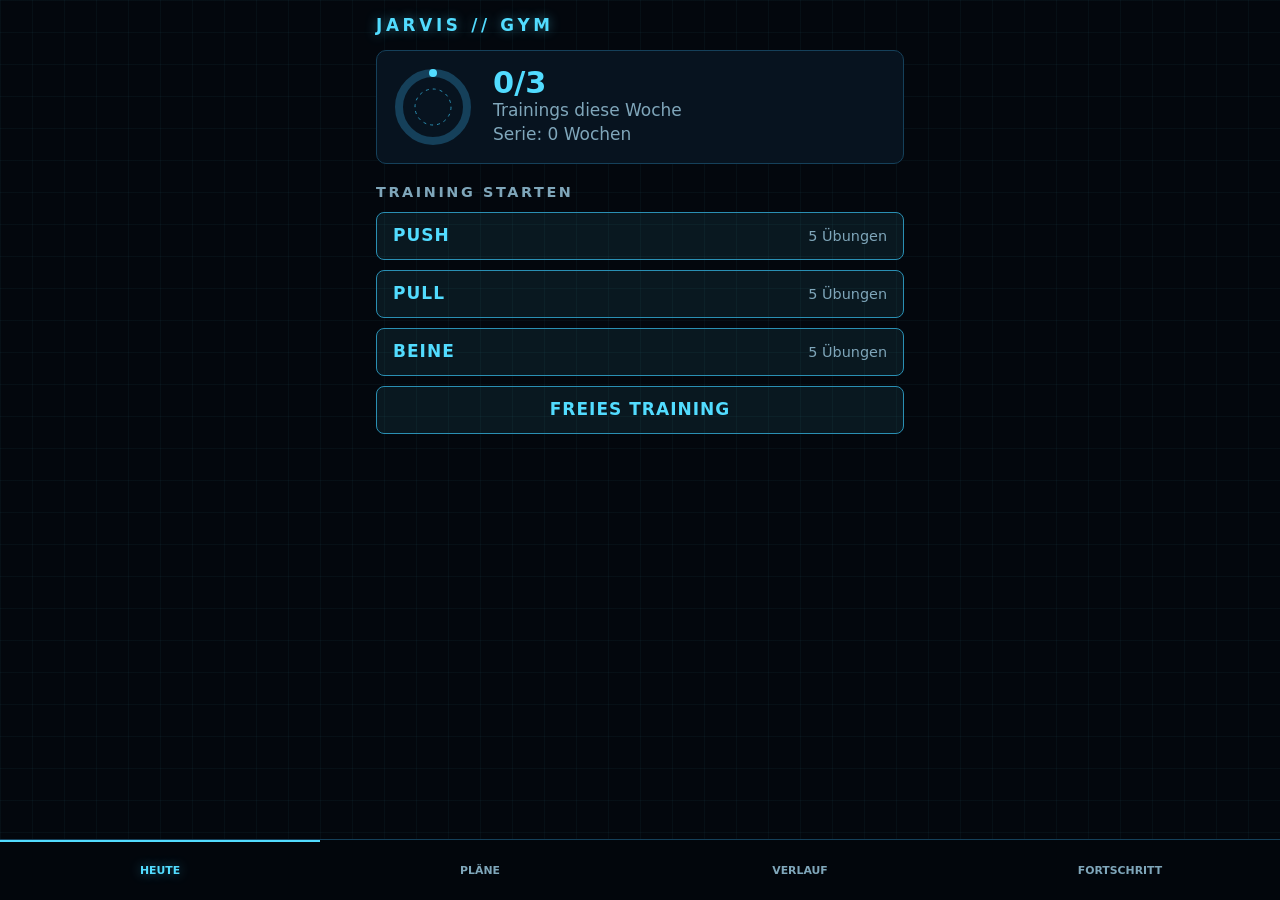
==== gym/index.html @ 7704aa46 "Add Jarvis Gym: free offline mobile PWA workout tracker Standalone web app in gym/ (no server, no AP" ====
<!doctype html>
<html lang="de">
<head>
<meta charset="utf-8">
<meta name="viewport" content="width=device-width,initial-scale=1,viewport-fit=cover">
<meta name="theme-color" content="#03070d">
<meta name="apple-mobile-web-app-capable" content="yes">
<meta name="mobile-web-app-capable" content="yes">
<meta name="apple-mobile-web-app-status-bar-style" content="black-translucent">
<meta name="apple-mobile-web-app-title" content="Jarvis Gym">
<link rel="manifest" href="manifest.webmanifest">
<link rel="icon" href="icon.svg" type="image/svg+xml">
<link rel="apple-touch-icon" href="apple-touch-icon.png">
<title>Jarvis Gym</title>
<style>
:root{--void:#03070d;--panel:#07131f;--line:#15405a;--cyan:#52dcff;--cyan-dim:#2a8fb3;--ice:#d9f6ff;--mute:#7fa6ba;--gold:#f2b544;--red:#e5402f;--green:#4ef0a4;--glow:0 0 .7rem rgba(82,220,255,.45);--mono:ui-monospace,"Cascadia Mono",Consolas,Menlo,monospace}
*{box-sizing:border-box;-webkit-tap-highlight-color:transparent}
[hidden]{display:none!important}
html{background:var(--void)}
body{margin:0;min-height:100dvh;color:var(--ice);font:17px/1.4 "Rajdhani","Segoe UI",system-ui,sans-serif;background-color:var(--void);background-image:linear-gradient(rgba(82,220,255,.04) 1px,transparent 1px),linear-gradient(90deg,rgba(82,220,255,.04) 1px,transparent 1px);background-size:32px 32px;padding:env(safe-area-inset-top) 0 calc(76px + env(safe-area-inset-bottom))}
header{max-width:560px;margin:0 auto;padding:14px 16px 0;display:flex;align-items:center;justify-content:space-between}
header h1{margin:0;font-size:1.05rem;letter-spacing:.22em;color:var(--cyan);text-shadow:var(--glow);font-weight:700}
#live{font-family:var(--mono);font-size:.8rem;color:var(--green);letter-spacing:.1em}
#live::before{content:"";display:inline-block;width:8px;height:8px;border-radius:50%;background:var(--green);margin-right:6px;box-shadow:0 0 8px var(--green)}
main{max-width:560px;margin:0 auto;padding:12px 16px}
h2{margin:18px 0 10px;font-size:.9rem;letter-spacing:.18em;text-transform:uppercase;color:var(--mute);font-weight:700}
h2:first-child{margin-top:4px}
.card{background:var(--panel);border:1px solid var(--line);border-radius:10px;padding:12px;margin:0 0 12px}
.row{display:flex;gap:8px;align-items:center}
.row>*{flex:1}
.mute{color:var(--mute)}
.mono{font-family:var(--mono)}
.big{font-size:1.9rem;font-weight:700;color:var(--cyan);line-height:1.1}
.hero{display:flex;gap:16px;align-items:center}
.hero svg{flex:none}
.bar{display:flex;justify-content:space-between;align-items:center;gap:12px}
.btn{min-height:48px;padding:0 16px;border-radius:8px;border:1px solid var(--cyan-dim);background:rgba(82,220,255,.08);color:var(--cyan);font:inherit;font-weight:700;letter-spacing:.06em;text-transform:uppercase;width:100%;margin:0 0 10px;cursor:pointer}
.btn:active{background:rgba(82,220,255,.22)}
.btn.primary{background:var(--cyan);color:var(--void);border-color:var(--cyan)}
.btn.danger{border-color:var(--red);color:var(--red);background:rgba(229,64,47,.08)}
.btn.small{min-height:40px;padding:0 12px;font-size:.85rem;margin:0}
.btn.mic.on{background:var(--red);border-color:var(--red);color:#fff}
.plan-btn{display:flex;justify-content:space-between;align-items:center;text-align:left}
.plan-btn small{color:var(--mute);font-weight:500;letter-spacing:0;text-transform:none;font-size:.9rem}
input,select,textarea{width:100%;min-height:48px;background:#02060b;border:1px solid var(--line);border-radius:8px;color:var(--ice);font:inherit;font-size:18px;padding:8px 10px;margin:0 0 8px}
textarea{resize:vertical}
input:focus,select:focus,textarea:focus,.btn:focus-visible,nav button:focus-visible{outline:2px solid var(--cyan);outline-offset:1px}
label{display:block;font-size:.85rem;color:var(--mute);margin:6px 0 2px;letter-spacing:.05em}
.check{display:flex;align-items:center;gap:10px;margin:8px 0}
.check input{width:24px;min-height:24px;margin:0}
.ex h3{margin:0;font-size:1.15rem;color:var(--ice)}
.ex .head{display:flex;justify-content:space-between;align-items:flex-start;gap:8px}
.hint{font-size:.9rem;color:var(--mute);margin:2px 0}
.hint b{color:var(--gold);font-weight:600}
.sets{list-style:none;margin:8px 0;padding:0}
.sets li{display:flex;justify-content:space-between;align-items:center;gap:8px;padding:6px 0;border-top:1px solid rgba(21,64,90,.6);font-family:var(--mono)}
.badge{font-size:.7rem;background:var(--gold);color:#000;border-radius:4px;padding:1px 6px;margin-left:8px;font-family:inherit;font-weight:700}
.step{display:grid;grid-template-columns:56px 1fr 56px;gap:8px;align-items:start}
.step .btn{margin:0;padding:0;font-size:1.3rem}
.step input{text-align:center;margin:0}
.fields{display:grid;grid-template-columns:1fr;gap:6px;margin:8px 0}
.fields.two{grid-template-columns:1fr 1fr;gap:10px}
#restBox{display:flex;align-items:center;gap:8px;background:rgba(242,181,68,.1);border:1px solid var(--gold);border-radius:8px;padding:6px 10px;margin:0 0 12px}
#restBox.done{border-color:var(--green);background:rgba(78,240,164,.1)}
#restBox .t{font-family:var(--mono);font-size:1.5rem;color:var(--gold);flex:1}
#restBox.done .t{color:var(--green)}
.heard{font-size:.9rem;color:var(--mute);min-height:1.3em;margin:-4px 0 10px}
.stats{display:grid;grid-template-columns:1fr 1fr;gap:10px;margin-bottom:12px}
.stats .card{margin:0;text-align:center}
.stats .big{font-size:1.5rem}
.chart{width:100%;height:auto;display:block}
.chart text{fill:var(--mute);font-size:9px;font-family:var(--mono)}
.empty{color:var(--mute);text-align:center;padding:20px 0}
nav{position:fixed;left:0;right:0;bottom:0;display:grid;grid-template-columns:repeat(4,1fr);background:rgba(3,7,13,.96);border-top:1px solid var(--line);padding-bottom:env(safe-area-inset-bottom)}
nav button{min-height:60px;background:none;border:0;color:var(--mute);font:inherit;font-weight:700;letter-spacing:0;text-transform:uppercase;font-size:.68rem;padding:0 2px;border-top:2px solid transparent}
nav button[aria-current=page]{color:var(--cyan);border-top-color:var(--cyan);text-shadow:var(--glow)}
#toast{position:fixed;left:16px;right:16px;bottom:calc(84px + env(safe-area-inset-bottom));max-width:528px;margin:0 auto;background:var(--panel);border:1px solid var(--cyan);color:var(--ice);padding:12px 14px;border-radius:8px;box-shadow:var(--glow);text-align:center;z-index:10}
@media (prefers-reduced-motion:no-preference){#toast{animation:in .15s ease-out}@keyframes in{from{opacity:0;transform:translateY(8px)}}}
</style>
</head>
<body>
<header><h1>JARVIS // GYM</h1><span id="live" hidden>LIVE</span></header>
<main id="main"></main>
<div id="toast" role="status" aria-live="polite" hidden></div>
<nav aria-label="Navigation">
  <button data-tab="heute">Heute</button>
  <button data-tab="plaene">Pläne</button>
  <button data-tab="verlauf">Verlauf</button>
  <button data-tab="fortschritt">Fortschritt</button>
</nav>
<script>
'use strict';
const LS = 'jarvisGym.v1';
const clone = o => JSON.parse(JSON.stringify(o));
const uid = () => Math.random().toString(36).slice(2, 9);
const clamp = (v, a, b) => Math.min(b, Math.max(a, v));
const num = (v, d = 0) => Number.isFinite(+v) ? +v : d;
const str = (v, d = '') => typeof v === 'string' ? v.slice(0, 80) : d;
const norm = s => s.trim().toLowerCase();

const DEFAULT = {
  plans: [
    { id: 'p1', name: 'Push', exercises: ['Bankdrücken', 'Schulterdrücken', 'Schrägbankdrücken', 'Seitheben', 'Trizepsdrücken'] },
    { id: 'p2', name: 'Pull', exercises: ['Klimmzüge', 'Rudern', 'Latziehen', 'Face Pulls', 'Bizeps-Curls'] },
    { id: 'p3', name: 'Beine', exercises: ['Kniebeugen', 'Beinpresse', 'Rumänisches Kreuzheben', 'Beinbeuger', 'Wadenheben'] }
  ],
  workouts: [],
  active: null,
  settings: { rest: 90, goal: 3, repTarget: 8, step: 2.5, speak: false }
};

function cleanSets(a) {
  return (Array.isArray(a) ? a : []).map(s => ({
    ex: str(s && s.ex), kg: Math.max(0, num(s && s.kg)), reps: Math.round(num(s && s.reps)),
    t: num(s && s.t), pr: s && s.pr ? true : undefined
  })).filter(s => s.ex && s.reps >= 1);
}
function cleanNames(a) { return (Array.isArray(a) ? a : []).map(x => str(x).trim()).filter(Boolean); }

function sanitize(o) {
  o = o && typeof o === 'object' ? o : {};
  const st = clone(DEFAULT);
  if (Array.isArray(o.plans)) {
    st.plans = o.plans.map(p => ({ id: str(p && p.id) || uid(), name: str(p && p.name, 'Plan'), exercises: cleanNames(p && p.exercises) }));
  }
  st.workouts = (Array.isArray(o.workouts) ? o.workouts : []).map(w => ({
    id: str(w && w.id) || uid(), start: num(w && w.start), end: num(w && w.end),
    plan: str(w && w.plan, 'Training'), sets: cleanSets(w && w.sets)
  })).filter(w => w.sets.length && w.start);
  const a = o.active;
  if (a && typeof a === 'object' && num(a.start)) {
    st.active = {
      id: str(a.id) || uid(), start: num(a.start), plan: str(a.plan, 'Training'),
      exercises: cleanNames(a.exercises), sets: cleanSets(a.sets), draft: {}, restEnd: num(a.restEnd) || null
    };
  }
  const s = o.settings || {};
  st.settings = {
    rest: clamp(num(s.rest, 90), 10, 600), goal: clamp(Math.round(num(s.goal, 3)), 1, 14),
    repTarget: clamp(Math.round(num(s.repTarget, 8)), 1, 30), step: clamp(num(s.step, 2.5), 0.25, 25), speak: !!s.speak
  };
  return st;
}

let S;
try { S = sanitize(JSON.parse(localStorage.getItem(LS))); } catch { S = sanitize(null); }
function save() {
  try { localStorage.setItem(LS, JSON.stringify(S)); } catch { toast('Speichern fehlgeschlagen – Speicher voll oder gesperrt'); }
}

/* ---------- DOM helpers ---------- */
function h(tag, props, ...kids) {
  const e = document.createElement(tag);
  for (const k in props || {}) {
    const v = props[k];
    if (v == null || v === false) continue;
    if (k === 'class') e.className = v;
    else if (k.startsWith('on')) e.addEventListener(k.slice(2), v);
    else if (k === 'value') e.value = v;
    else e.setAttribute(k, v === true ? '' : v);
  }
  for (const c of kids.flat()) {
    if (c == null || c === false) continue;
    e.append(c.nodeType ? c : document.createTextNode(c));
  }
  return e;
}
function sv(tag, attrs, ...kids) {
  const e = document.createElementNS('http://www.w3.org/2000/svg', tag);
  for (const k in attrs || {}) e.setAttribute(k, attrs[k]);
  for (const c of kids) if (c != null) e.append(c.nodeType ? c : document.createTextNode(c));
  return e;
}
let toastT;
function toast(msg) {
  const t = document.getElementById('toast');
  t.textContent = msg; t.hidden = false;
  clearTimeout(toastT); toastT = setTimeout(() => { t.hidden = true; }, 2800);
}

/* ---------- formatting & stats ---------- */
const fmtKg = n => String(Math.round(n * 100) / 100).replace('.', ',');
const parseNum = v => parseFloat(String(v).replace(',', '.'));
function fmtDur(ms) {
  const s = Math.max(0, Math.floor(ms / 1000)), hh = Math.floor(s / 3600), mm = Math.floor(s % 3600 / 60), ss = s % 60;
  return hh ? `${hh}:${String(mm).padStart(2, '0')}:${String(ss).padStart(2, '0')}` : `${mm}:${String(ss).padStart(2, '0')}`;
}
const fmtDate = ts => new Date(ts).toLocaleDateString('de-DE', { weekday: 'short', day: '2-digit', month: '2-digit' });
const fmtShort = ts => new Date(ts).toLocaleDateString('de-DE', { day: '2-digit', month: '2-digit' });
const e1rm = (kg, reps) => kg * (1 + reps / 30);
const volume = sets => sets.reduce((a, s) => a + s.kg * s.reps, 0);

function weekStart(ts) {
  const d = new Date(ts);
  d.setHours(0, 0, 0, 0);
  d.setDate(d.getDate() - (d.getDay() + 6) % 7);
  return d.getTime();
}
function weekCount() {
  const w = weekStart(Date.now());
  return S.workouts.filter(x => weekStart(x.start) === w).length;
}
function streak() {
  const counts = new Map();
  S.workouts.forEach(w => { const k = weekStart(w.start); counts.set(k, (counts.get(k) || 0) + 1); });
  const d = new Date(weekStart(Date.now()));
  let n = 0;
  if ((counts.get(d.getTime()) || 0) < S.settings.goal) d.setDate(d.getDate() - 7);
  while ((counts.get(d.getTime()) || 0) >= S.settings.goal) { n++; d.setDate(d.getDate() - 7); }
  return n;
}
function allSets(ex) {
  const k = norm(ex);
  const saved = S.workouts.flatMap(w => w.sets);
  const cur = S.active ? S.active.sets : [];
  return saved.concat(cur).filter(s => norm(s.ex) === k);
}
function lastSets(ex) {
  const k = norm(ex);
  for (const w of S.workouts) {
    const m = w.sets.filter(s => norm(s.ex) === k);
    if (m.length) return m;
  }
  return [];
}
function suggest(ex) {
  const l = lastSets(ex);
  if (!l.length) return null;
  const top = Math.max(...l.map(s => s.kg));
  const atTop = l.filter(s => s.kg === top);
  const { repTarget, step } = S.settings;
  const best = Math.max(...atTop.map(s => s.reps));
  if (top > 0 && atTop.every(s => s.reps >= repTarget)) return { kg: Math.round((top + step) * 100) / 100, reps: repTarget };
  return { kg: top, reps: best + 1 };
}

/* ---------- audio, vibration, wake lock, speech ---------- */
let ac = null;
function unlockAudio() {
  try { ac = ac || new (window.AudioContext || window.webkitAudioContext)(); if (ac.state === 'suspended') ac.resume(); } catch {}
}
document.addEventListener('pointerdown', unlockAudio, { passive: true });
function beep() {
  try {
    if (!ac) return;
    const o = ac.createOscillator(), g = ac.createGain();
    o.frequency.value = 880; g.gain.value = 0.2;
    o.connect(g); g.connect(ac.destination);
    o.start(); o.stop(ac.currentTime + 0.25);
  } catch {}
}
const vibrate = p => { try { navigator.vibrate && navigator.vibrate(p); } catch {} };
function say(text) {
  try {
    if (!S.settings.speak || !window.speechSynthesis) return;
    const u = new SpeechSynthesisUtterance(text); u.lang = 'de-DE';
    speechSynthesis.speak(u);
  } catch {}
}
let wl = null;
async function wake() {
  try {
    if ('wakeLock' in navigator && S.active && !wl) {
      wl = await navigator.wakeLock.request('screen');
      wl.addEventListener('release', () => { wl = null; });
    }
  } catch {}
}
function releaseWake() { try { wl && wl.release(); } catch {} wl = null; }
document.addEventListener('visibilitychange', () => { if (document.visibilityState === 'visible') { wake(); tick(); } });

/* ---------- workout logic ---------- */
let tab = 'heute', focusEx = 0, chartEx = null, chartMetric = 'kg', lastHeard = '';

function startWorkout(plan, exercises) {
  S.active = { id: uid(), start: Date.now(), plan, exercises: [...exercises], sets: [], draft: {}, restEnd: null };
  save(); startTicker(); wake(); render();
}
function addSet(ex, kg, reps, viaVoice) {
  const a = S.active;
  if (!a) return;
  if (!(kg >= 0) || !(reps >= 1) || reps > 100 || kg > 1000) return toast('Bitte Gewicht und Wiederholungen prüfen');
  reps = Math.round(reps);
  const prev = Math.max(0, ...allSets(ex).map(s => s.kg));
  const pr = prev > 0 && kg > prev;
  a.sets.push({ ex, kg, reps, t: Date.now(), pr: pr || undefined });
  a.restEnd = Date.now() + S.settings.rest * 1000;
  save(); render(); vibrate(30);
  toast(pr ? `Neuer Rekord: ${fmtKg(kg)} kg!` : `${ex}: ${fmtKg(kg)} kg × ${reps} gespeichert`);
  if (viaVoice) say(pr ? 'Neuer Rekord!' : 'Gespeichert');
}
function removeSet(set) {
  S.active.sets = S.active.sets.filter(s => s !== set);
  save(); render();
}
function finishWorkout() {
  const a = S.active;
  if (!a.sets.length) {
    if (!confirm('Keine Sätze erfasst. Training verwerfen?')) return;
    S.active = null; save(); stopTicker(); releaseWake(); render(); return;
  }
  if (!confirm('Training beenden und speichern?')) return;
  S.workouts.unshift({ id: a.id, start: a.start, end: Date.now(), plan: a.plan, sets: a.sets });
  S.active = null; save(); stopTicker(); releaseWake(); tab = 'heute'; render();
  toast(`Gespeichert: ${a.sets.length} ${a.sets.length === 1 ? 'Satz' : 'Sätze'}, ${Math.round(volume(a.sets))} kg Volumen`);
}

/* ---------- timers ---------- */
let tickId = null, beeped = 0;
function startTicker() { if (!tickId) { tick(); tickId = setInterval(tick, 500); } }
function stopTicker() { clearInterval(tickId); tickId = null; }
function tick() {
  const a = S.active;
  if (!a) { stopTicker(); return; }
  const now = Date.now();
  const el = document.getElementById('elapsed');
  if (el) el.textContent = fmtDur(now - a.start);
  const box = document.getElementById('restBox');
  if (box) {
    const left = a.restEnd ? a.restEnd - now : 0;
    box.hidden = !(a.restEnd && (left > 0 || now - a.restEnd < 4000));
    box.classList.toggle('done', left <= 0);
    const t = document.getElementById('restTime');
    if (t) t.textContent = left > 0 ? fmtDur(Math.ceil(left / 1000) * 1000) : 'GO!';
  }
  if (a.restEnd && now >= a.restEnd && now - a.restEnd < 3000 && beeped !== a.restEnd) {
    beeped = a.restEnd; beep(); vibrate([200, 100, 200]);
  }
}

/* ---------- voice ---------- */
const SR = window.SpeechRecognition || window.webkitSpeechRecognition;
let rec = null;
function listen() {
  if (!SR) return toast('Spracheingabe nicht unterstützt – nutze das Mikrofon deiner Tastatur');
  if (rec) { rec.stop(); return; }
  rec = new SR(); rec.lang = 'de-DE'; rec.interimResults = false; rec.maxAlternatives = 1;
  rec.onresult = e => { lastHeard = e.results[0][0].transcript; handleVoice(lastHeard); };
  rec.onerror = e => toast('Sprache: ' + (e.error || 'Fehler'));
  rec.onend = () => {
    rec = null;
    const m = document.getElementById('mic');
    if (m) { m.classList.remove('on'); m.setAttribute('aria-pressed', 'false'); }
  };
  const m = document.getElementById('mic');
  if (m) { m.classList.add('on'); m.setAttribute('aria-pressed', 'true'); }
  try { rec.start(); } catch { rec = null; }
}
function handleVoice(text) {
  const a = S.active;
  if (!a) return;
  const t = text.toLowerCase().replace(/(\d)\s*komma\s*(\d)/g, '$1.$2').replace(/(\d),(\d)/g, '$1.$2');
  const nums = t.match(/\d+(?:\.\d+)?/g) || [];
  if (nums.length < 2) return toast(`Nicht verstanden: „${text}“`);
  const kg = parseFloat(nums[0]), reps = parseInt(nums[1], 10);
  const ex = a.exercises.find(n => t.includes(n.toLowerCase()))
    || a.exercises.find(n => n.toLowerCase().split(/\s+/).some(w => w.length > 3 && t.includes(w)))
    || a.exercises[focusEx];
  if (!ex) return toast('Welche Übung? Sag z. B. „Bankdrücken 80 mal 8“');
  addSet(ex, kg, reps, true);
}

/* ---------- charts ---------- */
function lineChart(points, unit) {
  const W = 320, H = 170, L = 38, R = 10, T = 12, B = 24;
  const svg = sv('svg', { class: 'chart', viewBox: `0 0 ${W} ${H}`, role: 'img', 'aria-label': `Verlauf: ${points.map(p => p.label + ' ' + fmtKg(p.value) + ' ' + unit).join(', ')}` });
  let lo = Math.min(...points.map(p => p.value)), hi = Math.max(...points.map(p => p.value));
  if (lo === hi) { lo -= 1; hi += 1; }
  const pad = (hi - lo) * 0.1; lo -= pad; hi += pad;
  const x = i => points.length === 1 ? (L + W - R) / 2 : L + (W - L - R) * i / (points.length - 1);
  const y = v => T + (H - T - B) * (1 - (v - lo) / (hi - lo));
  for (let i = 0; i <= 3; i++) {
    const v = lo + (hi - lo) * i / 3, yy = y(v);
    svg.append(sv('line', { x1: L, x2: W - R, y1: yy, y2: yy, stroke: '#15405a', 'stroke-width': 0.5 }));
    svg.append(sv('text', { x: L - 4, y: yy + 3, 'text-anchor': 'end' }, fmtKg(Math.round(v * 10) / 10)));
  }
  svg.append(sv('polyline', { points: points.map((p, i) => `${x(i)},${y(p.value)}`).join(' '), fill: 'none', stroke: '#52dcff', 'stroke-width': 2, 'stroke-linejoin': 'round' }));
  points.forEach((p, i) => svg.append(sv('circle', { cx: x(i), cy: y(p.value), r: 3, fill: '#03070d', stroke: '#52dcff', 'stroke-width': 2 })));
  svg.append(sv('text', { x: x(0), y: H - 6, 'text-anchor': points.length === 1 ? 'middle' : 'start' }, points[0].label));
  if (points.length > 1) svg.append(sv('text', { x: x(points.length - 1), y: H - 6, 'text-anchor': 'end' }, points[points.length - 1].label));
  return svg;
}
function barChart(bars) {
  const W = 320, H = 150, L = 8, R = 8, T = 16, B = 22;
  const svg = sv('svg', { class: 'chart', viewBox: `0 0 ${W} ${H}`, role: 'img', 'aria-label': 'Wochenvolumen: ' + bars.map(b => `${b.label} ${Math.round(b.value)} kg`).join(', ') });
  const max = Math.max(1, ...bars.map(b => b.value)), bw = (W - L - R) / bars.length;
  bars.forEach((b, i) => {
    const bh = (H - T - B) * b.value / max, xx = L + i * bw + bw * 0.15;
    svg.append(sv('rect', { x: xx, y: H - B - bh, width: bw * 0.7, height: Math.max(bh, b.value ? 1 : 0), fill: i === bars.length - 1 ? '#52dcff' : '#2a8fb3', rx: 2 }));
    if (b.value) svg.append(sv('text', { x: xx + bw * 0.35, y: H - B - bh - 3, 'text-anchor': 'middle' }, fmtKg(Math.round(b.value / 100) / 10) + 't'));
    svg.append(sv('text', { x: xx + bw * 0.35, y: H - 8, 'text-anchor': 'middle' }, b.label));
  });
  return svg;
}
function ring(n, goal) {
  const r = 34, c = 2 * Math.PI * r, p = Math.min(1, n / goal);
  return sv('svg', { width: 88, height: 88, viewBox: '0 0 88 88', role: 'img', 'aria-label': `${n} von ${goal} Trainings diese Woche` },
    sv('circle', { cx: 44, cy: 44, r, fill: 'none', stroke: '#15405a', 'stroke-width': 8 }),
    sv('circle', { cx: 44, cy: 44, r, fill: 'none', stroke: p >= 1 ? '#4ef0a4' : '#52dcff', 'stroke-width': 8, 'stroke-linecap': 'round', 'stroke-dasharray': `${c * p} ${c}`, transform: 'rotate(-90 44 44)' }),
    sv('circle', { cx: 44, cy: 44, r: 18, fill: 'none', stroke: '#2a8fb3', 'stroke-width': 1, 'stroke-dasharray': '3 4' }));
}

/* ---------- views ---------- */
function viewHeute() {
  if (S.active) return viewActive();
  const wk = weekCount(), goal = S.settings.goal;
  return [
    h('section', { class: 'card hero' }, ring(wk, goal),
      h('div', {}, h('div', { class: 'big' }, `${wk}/${goal}`), h('div', { class: 'mute' }, 'Trainings diese Woche'), h('div', { class: 'mute' }, `Serie: ${streak()} ${streak() === 1 ? 'Woche' : 'Wochen'}`))),
    h('h2', {}, 'Training starten'),
    ...S.plans.map(p => h('button', { class: 'btn plan-btn', onclick: () => startWorkout(p.name, p.exercises) }, h('span', {}, p.name), h('small', {}, `${p.exercises.length} Übungen`))),
    h('button', { class: 'btn', onclick: () => startWorkout('Freies Training', []) }, 'Freies Training')
  ];
}

function viewActive() {
  const a = S.active, out = [];
  out.push(h('section', { class: 'card bar' },
    h('div', {}, h('div', { class: 'mute' }, a.plan), h('div', { class: 'big mono', id: 'elapsed' }, fmtDur(Date.now() - a.start))),
    h('button', { class: 'btn primary small', style: 'width:auto', onclick: finishWorkout }, 'Beenden')));
  out.push(h('div', { id: 'restBox', hidden: true },
    h('span', { class: 'mute' }, 'Pause'), h('span', { class: 't', id: 'restTime' }, ''),
    h('button', { class: 'btn small', style: 'width:auto', onclick: () => { a.restEnd = Math.max(a.restEnd || 0, Date.now()) + 30000; save(); tick(); } }, '+30s'),
    h('button', { class: 'btn small', style: 'width:auto', onclick: () => { a.restEnd = null; save(); tick(); } }, 'Weiter')));
  out.push(h('button', { class: 'btn mic', id: 'mic', 'aria-pressed': 'false', onclick: listen }, 'Sprechen'));
  out.push(h('div', { class: 'heard' }, lastHeard ? `Gehört: „${lastHeard}“` : 'Sag z. B. „Bankdrücken 80 mal 8“'));
  a.exercises.forEach((name, i) => out.push(exCard(name, i)));
  const nameIn = h('input', { type: 'text', placeholder: 'Übung hinzufügen …', maxlength: '40', 'aria-label': 'Neue Übung' });
  const add = () => {
    const n = nameIn.value.trim();
    if (!n) return;
    if (!a.exercises.some(x => norm(x) === norm(n))) a.exercises.push(n);
    save(); render();
  };
  nameIn.addEventListener('keydown', e => { if (e.key === 'Enter') add(); });
  out.push(h('section', { class: 'card' }, nameIn, h('button', { class: 'btn small', style: 'width:100%', onclick: add }, '+ Übung')));
  return out;
}

function exCard(name, i) {
  const a = S.active, last = lastSets(name), sug = suggest(name);
  const d = a.draft[name] || (a.draft[name] = { kg: sug ? String(sug.kg) : '', reps: sug ? String(sug.reps) : '' });
  const mine = a.sets.filter(s => s.ex === name);
  const best = Math.max(0, ...allSets(name).map(s => s.kg));
  const kg = h('input', { type: 'number', inputmode: 'decimal', step: 'any', min: '0', value: d.kg, 'aria-label': 'Gewicht in Kilogramm', oninput: e => { d.kg = e.target.value; focusEx = i; } });
  const reps = h('input', { type: 'number', inputmode: 'numeric', step: '1', min: '1', value: d.reps, 'aria-label': 'Wiederholungen', oninput: e => { d.reps = e.target.value; focusEx = i; } });
  const nudge = (inp, key, delta, min) => () => {
    inp.value = Math.max(min, Math.round(((parseNum(inp.value) || 0) + delta) * 100) / 100);
    d[key] = inp.value; focusEx = i;
  };
  const stepKg = S.settings.step;
  return h('section', { class: 'card ex' },
    h('div', { class: 'head' }, h('h3', {}, name),
      !mine.length && h('button', { class: 'btn small', style: 'width:auto', 'aria-label': `${name} entfernen`, onclick: () => { a.exercises.splice(i, 1); save(); render(); } }, '×')),
    last.length ? h('div', { class: 'hint' }, 'Letztes Mal: ', last.map(s => `${fmtKg(s.kg)}×${s.reps}`).join(' · ')) : h('div', { class: 'hint' }, 'Noch keine Daten'),
    sug && h('div', { class: 'hint' }, 'Vorschlag: ', h('b', {}, `${fmtKg(sug.kg)} kg × ${sug.reps}`)),
    best > 0 && h('div', { class: 'hint' }, `Rekord: ${fmtKg(best)} kg`),
    mine.length ? h('ul', { class: 'sets' }, mine.map((s, n) => h('li', {},
      h('span', {}, `Satz ${n + 1}: ${fmtKg(s.kg)} kg × ${s.reps}`, s.pr && h('span', { class: 'badge' }, 'PR')),
      h('button', { class: 'btn small', style: 'width:auto', 'aria-label': `Satz ${n + 1} löschen`, onclick: () => removeSet(s) }, '×')))) : null,
    h('div', { class: 'fields' },
      h('div', {}, h('label', {}, 'Gewicht (kg)'), h('div', { class: 'step' }, h('button', { class: 'btn', 'aria-label': 'weniger Gewicht', onclick: nudge(kg, 'kg', -stepKg, 0) }, '−'), kg, h('button', { class: 'btn', 'aria-label': 'mehr Gewicht', onclick: nudge(kg, 'kg', stepKg, 0) }, '+'))),
      h('div', {}, h('label', {}, 'Wiederholungen'), h('div', { class: 'step' }, h('button', { class: 'btn', 'aria-label': 'weniger Wiederholungen', onclick: nudge(reps, 'reps', -1, 1) }, '−'), reps, h('button', { class: 'btn', 'aria-label': 'mehr Wiederholungen', onclick: nudge(reps, 'reps', 1, 1) }, '+')))),
    h('button', { class: 'btn primary', onclick: () => { focusEx = i; addSet(name, parseNum(kg.value), parseNum(reps.value)); } }, 'Satz speichern'));
}

function viewPlaene() {
  const out = [h('h2', {}, 'Trainingspläne')];
  S.plans.forEach(p => {
    const name = h('input', { type: 'text', value: p.name, maxlength: '40', 'aria-label': 'Planname' });
    const ta = h('textarea', { rows: '6', 'aria-label': 'Übungen, eine pro Zeile' }, p.exercises.join('\n'));
    out.push(h('section', { class: 'card' }, name, ta, h('div', { class: 'row' },
      h('button', { class: 'btn primary small', onclick: () => { p.name = name.value.trim() || 'Plan'; p.exercises = cleanNames(ta.value.split('\n')); save(); toast('Plan gespeichert'); render(); } }, 'Speichern'),
      h('button', { class: 'btn danger small', onclick: () => { if (confirm(`Plan „${p.name}“ löschen?`)) { S.plans = S.plans.filter(x => x !== p); save(); render(); } } }, 'Löschen'))));
  });
  out.push(h('button', { class: 'btn', onclick: () => { S.plans.push({ id: uid(), name: 'Neuer Plan', exercises: [] }); save(); render(); } }, '+ Neuer Plan'));
  out.push(h('h2', {}, 'Einstellungen'), settingsCard());
  return out;
}

function settingsCard() {
  const s = S.settings;
  const field = (label, key, min, max, step) => {
    const inp = h('input', { type: 'number', inputmode: 'decimal', min, max, step, value: s[key], 'aria-label': label,
      onchange: e => { const v = parseNum(e.target.value); if (Number.isFinite(v)) { s[key] = clamp(v, +min, +max); save(); } e.target.value = s[key]; } });
    return h('div', {}, h('label', {}, label), inp);
  };
  const speak = h('input', { type: 'checkbox', id: 'speak', onchange: e => { s.speak = e.target.checked; save(); } });
  speak.checked = s.speak;
  const file = h('input', { type: 'file', accept: 'application/json,.json', hidden: true, onchange: async e => {
    const f = e.target.files[0];
    if (!f) return;
    try {
      const next = sanitize(JSON.parse(await f.text()));
      if (!confirm(`Backup einspielen? Es enthält ${next.workouts.length} Trainings und ersetzt deine aktuellen Daten.`)) return;
      S = next; save(); stopTicker(); if (S.active) startTicker(); render(); toast('Backup eingespielt');
    } catch { toast('Datei konnte nicht gelesen werden'); }
    e.target.value = '';
  } });
  return h('section', { class: 'card' },
    h('div', { class: 'fields two' }, field('Pause (Sekunden)', 'rest', '10', '600', '5'), field('Ziel pro Woche', 'goal', '1', '14', '1')),
    h('div', { class: 'fields two' }, field('Ziel-Wiederholungen', 'repTarget', '1', '30', '1'), field('Gewichtsschritt (kg)', 'step', '0.25', '25', '0.25')),
    h('div', { class: 'check' }, speak, h('label', { for: 'speak', style: 'margin:0;font-size:1rem;color:var(--ice)' }, 'Sprachausgabe bei Spracheingabe')),
    h('h2', {}, 'Backup'),
    h('p', { class: 'hint' }, 'Deine Daten liegen nur auf diesem Gerät. Exportiere sie regelmäßig.'),
    h('div', { class: 'row' },
      h('button', { class: 'btn small', onclick: exportData }, 'Exportieren'),
      h('button', { class: 'btn small', onclick: () => file.click() }, 'Importieren')),
    file);
}
function exportData() {
  const blob = new Blob([JSON.stringify(S, null, 2)], { type: 'application/json' });
  const a = h('a', { href: URL.createObjectURL(blob), download: `jarvis-gym-backup-${new Date().toISOString().slice(0, 10)}.json` });
  document.body.append(a); a.click(); a.remove();
  setTimeout(() => URL.revokeObjectURL(a.href), 1000);
}

function viewVerlauf() {
  if (!S.workouts.length) return [h('h2', {}, 'Verlauf'), h('p', { class: 'empty' }, 'Noch keine Trainings gespeichert.')];
  return [h('h2', {}, 'Verlauf'), ...S.workouts.map(w => {
    const groups = new Map();
    w.sets.forEach(s => { if (!groups.has(s.ex)) groups.set(s.ex, []); groups.get(s.ex).push(s); });
    return h('section', { class: 'card' },
      h('div', { class: 'bar' },
        h('div', {}, h('b', {}, `${fmtDate(w.start)} · ${w.plan}`), w.sets.some(s => s.pr) && h('span', { class: 'badge' }, 'PR')),
        h('button', { class: 'btn small', style: 'width:auto', 'aria-label': 'Training löschen', onclick: () => { if (confirm('Dieses Training löschen?')) { S.workouts = S.workouts.filter(x => x !== w); save(); render(); } } }, '×')),
      h('div', { class: 'hint' }, `${w.end > w.start ? fmtDur(w.end - w.start) + ' · ' : ''}${w.sets.length} ${w.sets.length === 1 ? 'Satz' : 'Sätze'} · ${Math.round(volume(w.sets))} kg Volumen`),
      h('ul', { class: 'sets' }, [...groups].map(([ex, ss]) => h('li', {}, h('span', {}, ex), h('span', { class: 'mute' }, ss.map(s => `${fmtKg(s.kg)}×${s.reps}`).join(', '))))));
  })];
}

function viewFortschritt() {
  if (!S.workouts.length) return [h('h2', {}, 'Fortschritt'), h('p', { class: 'empty' }, 'Nach dem ersten gespeicherten Training siehst du hier deine Entwicklung.')];
  const names = new Map();
  S.workouts.forEach(w => w.sets.forEach(s => { if (!names.has(norm(s.ex))) names.set(norm(s.ex), s.ex); }));
  const keys = [...names.keys()].sort();
  if (!chartEx || !names.has(chartEx)) chartEx = keys[0];

  const sel = h('select', { 'aria-label': 'Übung', onchange: e => { chartEx = e.target.value; render(); } },
    keys.map(k => h('option', { value: k, selected: k === chartEx }, names.get(k))));
  const met = h('select', { 'aria-label': 'Wert', onchange: e => { chartMetric = e.target.value; render(); } },
    h('option', { value: 'kg', selected: chartMetric === 'kg' }, 'Max-Gewicht'),
    h('option', { value: 'e1rm', selected: chartMetric === 'e1rm' }, 'Geschätztes 1RM'));

  const pts = [...S.workouts].reverse().map(w => {
    const m = w.sets.filter(s => norm(s.ex) === chartEx);
    if (!m.length) return null;
    return { label: fmtShort(w.start), value: chartMetric === 'kg' ? Math.max(...m.map(s => s.kg)) : Math.max(...m.map(s => e1rm(s.kg, s.reps))) };
  }).filter(Boolean);

  const bars = [];
  const base = new Date(weekStart(Date.now()));
  for (let i = 7; i >= 0; i--) {
    const d = new Date(base); d.setDate(d.getDate() - 7 * i);
    const k = d.getTime();
    bars.push({ label: fmtShort(k), value: volume(S.workouts.filter(w => weekStart(w.start) === k).flatMap(w => w.sets)) });
  }

  const prs = keys.map(k => {
    const ss = S.workouts.flatMap(w => w.sets).filter(s => norm(s.ex) === k);
    const top = ss.reduce((b, s) => (s.kg > b.kg || (s.kg === b.kg && s.reps > b.reps)) ? s : b);
    return { name: names.get(k), s: top };
  });

  const totalVol = volume(S.workouts.flatMap(w => w.sets));
  return [
    h('div', { class: 'stats' },
      h('div', { class: 'card' }, h('div', { class: 'big' }, S.workouts.length), h('div', { class: 'mute' }, 'Trainings')),
      h('div', { class: 'card' }, h('div', { class: 'big' }, streak()), h('div', { class: 'mute' }, 'Wochen-Serie')),
      h('div', { class: 'card' }, h('div', { class: 'big' }, `${weekCount()}/${S.settings.goal}`), h('div', { class: 'mute' }, 'Diese Woche')),
      h('div', { class: 'card' }, h('div', { class: 'big' }, `${fmtKg(Math.round(totalVol / 100) / 10)} t`), h('div', { class: 'mute' }, 'Gesamtvolumen'))),
    h('h2', {}, 'Entwicklung'),
    h('section', { class: 'card' }, sel, met, lineChart(pts, 'kg')),
    h('h2', {}, 'Volumen pro Woche'),
    h('section', { class: 'card' }, barChart(bars)),
    h('h2', {}, 'Persönliche Rekorde'),
    h('section', { class: 'card' }, h('ul', { class: 'sets', style: 'margin:0' }, prs.map(p => h('li', {},
      h('span', {}, p.name), h('span', { class: 'mute' }, `${fmtKg(p.s.kg)} kg × ${p.s.reps}`)))))
  ];
}

/* ---------- app shell ---------- */
const $main = document.getElementById('main');
function render() {
  const views = { heute: viewHeute, plaene: viewPlaene, verlauf: viewVerlauf, fortschritt: viewFortschritt };
  $main.replaceChildren(...[].concat(views[tab]()));
  document.querySelectorAll('nav button').forEach(b => b.setAttribute('aria-current', b.dataset.tab === tab ? 'page' : 'false'));
  document.getElementById('live').hidden = !S.active;
  if (S.active) tick();
}
document.querySelectorAll('nav button').forEach(b => b.addEventListener('click', () => { tab = b.dataset.tab; render(); window.scrollTo(0, 0); }));

render();
if (S.active) { startTicker(); wake(); }

if ('serviceWorker' in navigator && (location.protocol === 'https:' || location.hostname === 'localhost')) {
  navigator.serviceWorker.register('sw.js').catch(() => {});
}
</script>
</body>
</html>
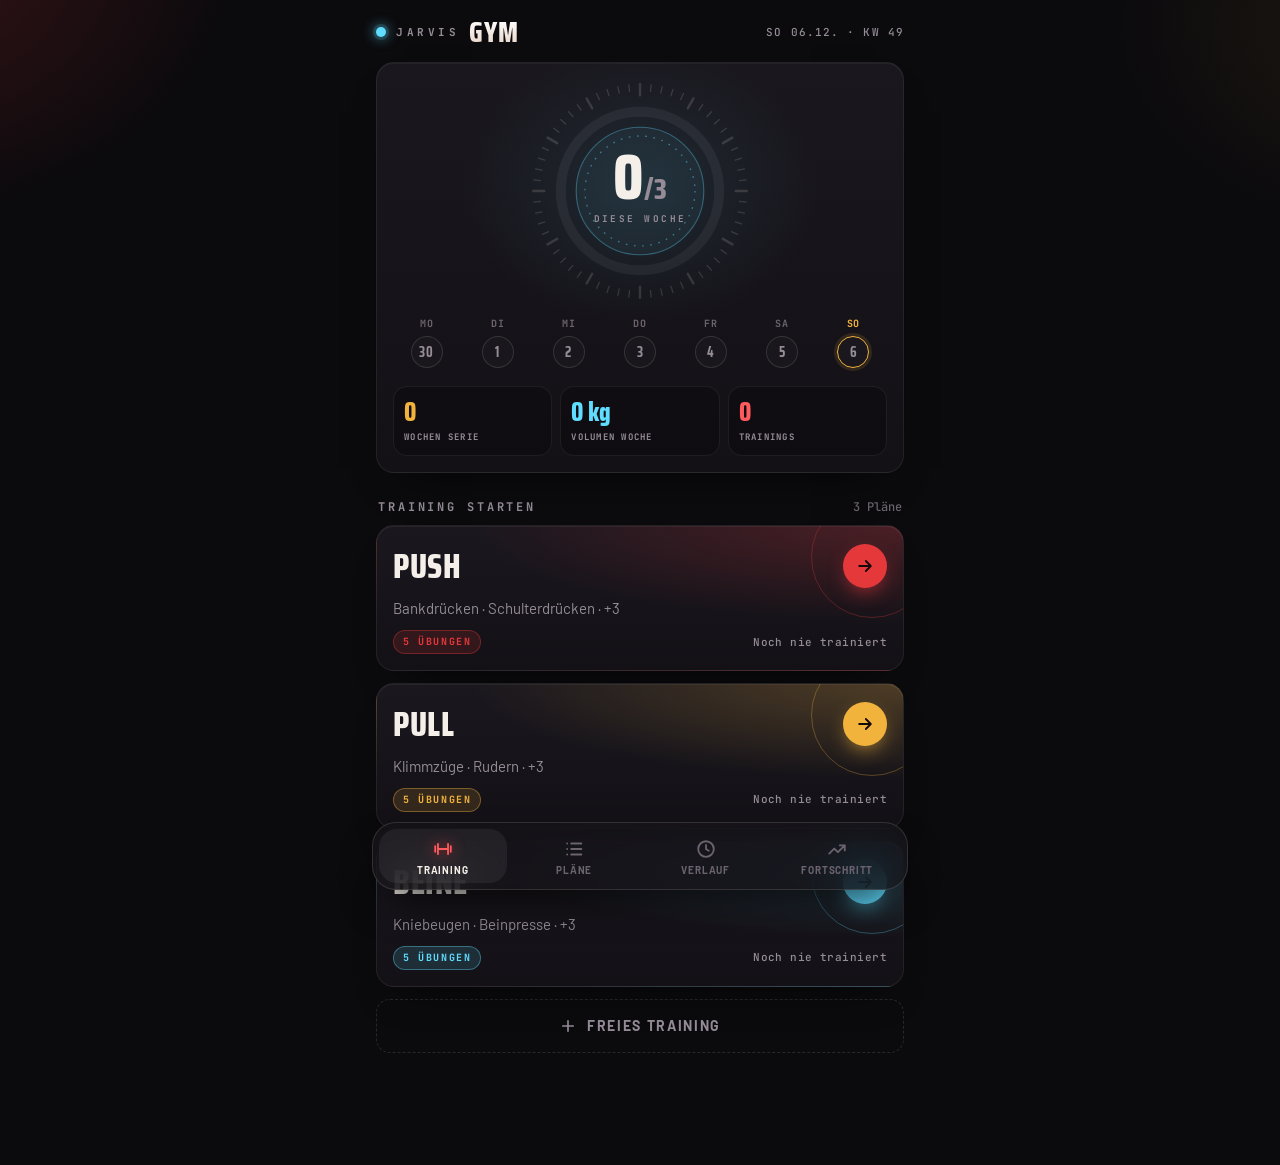
==== commit 5ca6a7f2: "Redesign Jarvis Gym with armor palette, bundled fonts and richer stats Red/gold/cyan roles, reactor " ====
--- a/gym/index.html
+++ b/gym/index.html
@@ -3,7 +3,7 @@
 <head>
 <meta charset="utf-8">
 <meta name="viewport" content="width=device-width,initial-scale=1,viewport-fit=cover">
-<meta name="theme-color" content="#03070d">
+<meta name="theme-color" content="#0b0a0d">
 <meta name="apple-mobile-web-app-capable" content="yes">
 <meta name="mobile-web-app-capable" content="yes">
 <meta name="apple-mobile-web-app-status-bar-style" content="black-translucent">
@@ -13,80 +13,291 @@
 <link rel="apple-touch-icon" href="apple-touch-icon.png">
 <title>Jarvis Gym</title>
 <style>
-:root{--void:#03070d;--panel:#07131f;--line:#15405a;--cyan:#52dcff;--cyan-dim:#2a8fb3;--ice:#d9f6ff;--mute:#7fa6ba;--gold:#f2b544;--red:#e5402f;--green:#4ef0a4;--glow:0 0 .7rem rgba(82,220,255,.45);--mono:ui-monospace,"Cascadia Mono",Consolas,Menlo,monospace}
+@font-face{font-family:"Saira Condensed";font-weight:700;font-display:swap;src:url(fonts/saira-condensed-latin-700-normal.woff2) format("woff2")}
+@font-face{font-family:"Saira Condensed";font-weight:800;font-display:swap;src:url(fonts/saira-condensed-latin-800-normal.woff2) format("woff2")}
+@font-face{font-family:"Barlow";font-weight:400;font-display:swap;src:url(fonts/barlow-latin-400-normal.woff2) format("woff2")}
+@font-face{font-family:"Barlow";font-weight:500;font-display:swap;src:url(fonts/barlow-latin-500-normal.woff2) format("woff2")}
+@font-face{font-family:"Barlow";font-weight:600;font-display:swap;src:url(fonts/barlow-latin-600-normal.woff2) format("woff2")}
+@font-face{font-family:"Barlow";font-weight:700;font-display:swap;src:url(fonts/barlow-latin-700-normal.woff2) format("woff2")}
+@font-face{font-family:"JetBrains Mono";font-weight:500;font-display:swap;src:url(fonts/jetbrains-mono-latin-500-normal.woff2) format("woff2")}
+@font-face{font-family:"JetBrains Mono";font-weight:700;font-display:swap;src:url(fonts/jetbrains-mono-latin-700-normal.woff2) format("woff2")}
+
+/* Layout: one-column cockpit. Reactor hero, stacked armor-plate cards, sticky workout HUD, frosted dock. */
+:root{
+  color-scheme:dark;
+  --bg:#0b0a0d;
+  --surface:#131116;
+  --surface-2:#1a171e;
+  --line:rgba(255,236,224,.07);
+  --line-2:rgba(255,236,224,.13);
+  --text:#f4efe9;
+  --mute:#958c97;
+  --dim:#6b636e;
+  --red:#e5383b;
+  --red-hi:#ff5a5d;
+  --red-deep:#a3191e;
+  --gold:#f2b33d;
+  --gold-hi:#ffd27a;
+  --cyan:#5fdcff;
+  --green:#39d98a;
+  --ink:#16090a;
+  --f-display:"Saira Condensed","Arial Narrow","Roboto Condensed",system-ui,sans-serif;
+  --f-body:"Barlow",system-ui,-apple-system,"Segoe UI",Roboto,sans-serif;
+  --f-mono:"JetBrains Mono",ui-monospace,Menlo,Consolas,monospace;
+  --r:18px;
+}
 *{box-sizing:border-box;-webkit-tap-highlight-color:transparent}
 [hidden]{display:none!important}
-html{background:var(--void)}
-body{margin:0;min-height:100dvh;color:var(--ice);font:17px/1.4 "Rajdhani","Segoe UI",system-ui,sans-serif;background-color:var(--void);background-image:linear-gradient(rgba(82,220,255,.04) 1px,transparent 1px),linear-gradient(90deg,rgba(82,220,255,.04) 1px,transparent 1px);background-size:32px 32px;padding:env(safe-area-inset-top) 0 calc(76px + env(safe-area-inset-bottom))}
-header{max-width:560px;margin:0 auto;padding:14px 16px 0;display:flex;align-items:center;justify-content:space-between}
-header h1{margin:0;font-size:1.05rem;letter-spacing:.22em;color:var(--cyan);text-shadow:var(--glow);font-weight:700}
-#live{font-family:var(--mono);font-size:.8rem;color:var(--green);letter-spacing:.1em}
-#live::before{content:"";display:inline-block;width:8px;height:8px;border-radius:50%;background:var(--green);margin-right:6px;box-shadow:0 0 8px var(--green)}
-main{max-width:560px;margin:0 auto;padding:12px 16px}
-h2{margin:18px 0 10px;font-size:.9rem;letter-spacing:.18em;text-transform:uppercase;color:var(--mute);font-weight:700}
-h2:first-child{margin-top:4px}
-.card{background:var(--panel);border:1px solid var(--line);border-radius:10px;padding:12px;margin:0 0 12px}
-.row{display:flex;gap:8px;align-items:center}
-.row>*{flex:1}
-.mute{color:var(--mute)}
-.mono{font-family:var(--mono)}
-.big{font-size:1.9rem;font-weight:700;color:var(--cyan);line-height:1.1}
-.hero{display:flex;gap:16px;align-items:center}
-.hero svg{flex:none}
-.bar{display:flex;justify-content:space-between;align-items:center;gap:12px}
-.btn{min-height:48px;padding:0 16px;border-radius:8px;border:1px solid var(--cyan-dim);background:rgba(82,220,255,.08);color:var(--cyan);font:inherit;font-weight:700;letter-spacing:.06em;text-transform:uppercase;width:100%;margin:0 0 10px;cursor:pointer}
-.btn:active{background:rgba(82,220,255,.22)}
-.btn.primary{background:var(--cyan);color:var(--void);border-color:var(--cyan)}
-.btn.danger{border-color:var(--red);color:var(--red);background:rgba(229,64,47,.08)}
-.btn.small{min-height:40px;padding:0 12px;font-size:.85rem;margin:0}
-.btn.mic.on{background:var(--red);border-color:var(--red);color:#fff}
-.plan-btn{display:flex;justify-content:space-between;align-items:center;text-align:left}
-.plan-btn small{color:var(--mute);font-weight:500;letter-spacing:0;text-transform:none;font-size:.9rem}
-input,select,textarea{width:100%;min-height:48px;background:#02060b;border:1px solid var(--line);border-radius:8px;color:var(--ice);font:inherit;font-size:18px;padding:8px 10px;margin:0 0 8px}
-textarea{resize:vertical}
-input:focus,select:focus,textarea:focus,.btn:focus-visible,nav button:focus-visible{outline:2px solid var(--cyan);outline-offset:1px}
-label{display:block;font-size:.85rem;color:var(--mute);margin:6px 0 2px;letter-spacing:.05em}
-.check{display:flex;align-items:center;gap:10px;margin:8px 0}
-.check input{width:24px;min-height:24px;margin:0}
-.ex h3{margin:0;font-size:1.15rem;color:var(--ice)}
-.ex .head{display:flex;justify-content:space-between;align-items:flex-start;gap:8px}
-.hint{font-size:.9rem;color:var(--mute);margin:2px 0}
-.hint b{color:var(--gold);font-weight:600}
-.sets{list-style:none;margin:8px 0;padding:0}
-.sets li{display:flex;justify-content:space-between;align-items:center;gap:8px;padding:6px 0;border-top:1px solid rgba(21,64,90,.6);font-family:var(--mono)}
-.badge{font-size:.7rem;background:var(--gold);color:#000;border-radius:4px;padding:1px 6px;margin-left:8px;font-family:inherit;font-weight:700}
-.step{display:grid;grid-template-columns:56px 1fr 56px;gap:8px;align-items:start}
-.step .btn{margin:0;padding:0;font-size:1.3rem}
-.step input{text-align:center;margin:0}
-.fields{display:grid;grid-template-columns:1fr;gap:6px;margin:8px 0}
-.fields.two{grid-template-columns:1fr 1fr;gap:10px}
-#restBox{display:flex;align-items:center;gap:8px;background:rgba(242,181,68,.1);border:1px solid var(--gold);border-radius:8px;padding:6px 10px;margin:0 0 12px}
-#restBox.done{border-color:var(--green);background:rgba(78,240,164,.1)}
-#restBox .t{font-family:var(--mono);font-size:1.5rem;color:var(--gold);flex:1}
-#restBox.done .t{color:var(--green)}
-.heard{font-size:.9rem;color:var(--mute);min-height:1.3em;margin:-4px 0 10px}
-.stats{display:grid;grid-template-columns:1fr 1fr;gap:10px;margin-bottom:12px}
-.stats .card{margin:0;text-align:center}
-.stats .big{font-size:1.5rem}
-.chart{width:100%;height:auto;display:block}
-.chart text{fill:var(--mute);font-size:9px;font-family:var(--mono)}
-.empty{color:var(--mute);text-align:center;padding:20px 0}
-nav{position:fixed;left:0;right:0;bottom:0;display:grid;grid-template-columns:repeat(4,1fr);background:rgba(3,7,13,.96);border-top:1px solid var(--line);padding-bottom:env(safe-area-inset-bottom)}
-nav button{min-height:60px;background:none;border:0;color:var(--mute);font:inherit;font-weight:700;letter-spacing:0;text-transform:uppercase;font-size:.68rem;padding:0 2px;border-top:2px solid transparent}
-nav button[aria-current=page]{color:var(--cyan);border-top-color:var(--cyan);text-shadow:var(--glow)}
-#toast{position:fixed;left:16px;right:16px;bottom:calc(84px + env(safe-area-inset-bottom));max-width:528px;margin:0 auto;background:var(--panel);border:1px solid var(--cyan);color:var(--ice);padding:12px 14px;border-radius:8px;box-shadow:var(--glow);text-align:center;z-index:10}
-@media (prefers-reduced-motion:no-preference){#toast{animation:in .15s ease-out}@keyframes in{from{opacity:0;transform:translateY(8px)}}}
+html{background:var(--bg)}
+body{
+  margin:0;min-height:100%;color:var(--text);font:400 16px/1.45 var(--f-body);-webkit-font-smoothing:antialiased;
+  padding-bottom:calc(112px + env(safe-area-inset-bottom,0px));
+  background:
+    radial-gradient(520px 380px at -10% -4%,rgba(229,56,59,.22),transparent 70%),
+    radial-gradient(420px 300px at 110% 2%,rgba(242,179,61,.09),transparent 70%),
+    var(--bg);
+}
+button{font:inherit;color:inherit}
+:focus-visible{outline:2px solid var(--gold);outline-offset:2px}
+.wrap{max-width:560px;margin:0 auto;padding-inline:16px}
+
+/* header */
+.top{display:flex;align-items:center;justify-content:space-between;gap:12px;padding-block:18px 6px;padding-top:calc(18px + env(safe-area-inset-top,0px))}
+.brand{display:flex;align-items:center;gap:10px}
+.brand .dot{width:10px;height:10px;border-radius:50%;background:var(--cyan);box-shadow:0 0 0 3px rgba(95,220,255,.15),0 0 14px var(--cyan)}
+.brand .k{font:700 11px/1 var(--f-mono);letter-spacing:.32em;color:var(--mute)}
+.brand .n{font:800 28px/1 var(--f-display);letter-spacing:.03em;text-transform:uppercase;background:linear-gradient(180deg,#fff,#e9d6c9);-webkit-background-clip:text;background-clip:text;color:transparent}
+.tr{display:flex;align-items:center;gap:10px}
+.date{font:500 11px/1 var(--f-mono);color:var(--mute);letter-spacing:.1em;text-transform:uppercase}
+.live{display:inline-flex;align-items:center;gap:6px;font:700 10px/1 var(--f-mono);letter-spacing:.18em;text-transform:uppercase;color:var(--green);padding:6px 9px;border-radius:999px;background:rgba(57,217,138,.1);border:1px solid rgba(57,217,138,.3)}
+.live::before{content:"";width:6px;height:6px;border-radius:50%;background:var(--green);box-shadow:0 0 8px var(--green)}
+
+/* section heads */
+.sec{display:flex;justify-content:space-between;align-items:baseline;gap:12px;margin:28px 2px 12px}
+.sec h2{margin:0;font:700 12px/1 var(--f-mono);letter-spacing:.24em;text-transform:uppercase;color:var(--mute)}
+.sec span{font:500 12px/1 var(--f-mono);color:var(--dim)}
+
+/* surfaces */
+.panel{position:relative;background:linear-gradient(180deg,var(--surface-2),var(--surface));border:1px solid var(--line);border-radius:var(--r);padding:16px;box-shadow:inset 0 1px 0 rgba(255,255,255,.045),0 22px 44px -28px rgba(0,0,0,.9)}
+.stack{display:grid;gap:12px}
+
+/* hero reactor */
+.hero{display:grid;gap:18px;padding:18px 16px 16px;overflow:hidden;margin-top:10px}
+.hero::after{content:"";position:absolute;inset:0;pointer-events:none;border-radius:inherit;background:radial-gradient(260px 200px at 50% 30%,rgba(95,220,255,.10),transparent 70%)}
+.reactor{display:grid;place-items:center;position:relative;z-index:1}
+.reactor svg{width:min(60vw,220px);height:auto;overflow:visible}
+.tick{stroke:rgba(255,236,224,.14)}
+.tick.on{stroke:var(--cyan)}
+.arc-track{stroke:rgba(255,255,255,.055)}
+.arc{stroke:var(--cyan);filter:drop-shadow(0 0 6px rgba(95,220,255,.7))}
+.arc.full{stroke:var(--green);filter:drop-shadow(0 0 6px rgba(57,217,138,.7))}
+.core{fill:rgba(95,220,255,.05);stroke:rgba(95,220,255,.35)}
+.inner{stroke:rgba(95,220,255,.45);transform-box:fill-box;transform-origin:center}
+.r-num{font:800 58px/1 var(--f-display);fill:var(--text)}
+.r-of{font-size:26px;fill:var(--mute)}
+.r-lbl{font:700 8.5px/1 var(--f-mono);letter-spacing:.26em;fill:var(--mute)}
+@media (prefers-reduced-motion:no-preference){.inner{animation:spin 48s linear infinite}@keyframes spin{to{transform:rotate(360deg)}}}
+
+.week{display:grid;grid-template-columns:repeat(7,1fr);gap:4px;position:relative;z-index:1}
+.day{display:grid;justify-items:center;gap:7px;font:700 10px/1 var(--f-mono);letter-spacing:.08em;color:var(--dim);text-transform:uppercase}
+.day b{width:32px;height:32px;border-radius:50%;display:grid;place-items:center;font:700 14px/1 var(--f-display);color:var(--mute);border:1px solid var(--line-2);background:rgba(255,255,255,.02)}
+.day.done b{color:#fff;border-color:transparent;background:radial-gradient(circle at 35% 30%,var(--red-hi),var(--red) 55%,var(--red-deep));box-shadow:0 0 16px rgba(229,56,59,.55)}
+.day.today{color:var(--gold)}
+.day.today b{border-color:var(--gold);box-shadow:0 0 0 3px rgba(242,179,61,.12)}
+.day.today.done b{border:2px solid var(--gold)}
+
+.minis{display:grid;grid-template-columns:repeat(3,1fr);gap:8px;position:relative;z-index:1}
+.mini{padding:12px 10px;border-radius:14px;background:rgba(0,0,0,.25);border:1px solid var(--line);min-width:0}
+.mini .v{font:800 26px/1 var(--f-display);font-variant-numeric:tabular-nums;white-space:nowrap}
+.mini .l{font:700 9px/1.25 var(--f-mono);letter-spacing:.14em;text-transform:uppercase;color:var(--mute);margin-top:7px}
+.t-gold{color:var(--gold)}.t-cyan{color:var(--cyan)}.t-red{color:var(--red-hi)}.t-green{color:var(--green)}
+
+/* plan cards */
+.plan{--tone:var(--red);position:relative;display:grid;gap:10px;width:100%;text-align:left;padding:18px 16px 16px;border-radius:var(--r);border:1px solid var(--line);cursor:pointer;overflow:hidden;
+  background:radial-gradient(150% 120% at 100% 0%,color-mix(in srgb,var(--tone) 24%,transparent),transparent 55%),linear-gradient(180deg,var(--surface-2),var(--surface));
+  box-shadow:inset 0 1px 0 rgba(255,255,255,.05),0 22px 44px -28px rgba(0,0,0,.9)}
+.plan:active{transform:scale(.99)}
+.plan::before{content:"";position:absolute;right:-30px;top:-30px;width:120px;height:120px;border-radius:50%;border:1px solid color-mix(in srgb,var(--tone) 30%,transparent);pointer-events:none}
+.p-top{display:flex;justify-content:space-between;align-items:center;gap:12px}
+.plan h3{margin:0;font:800 34px/.95 var(--f-display);text-transform:uppercase;letter-spacing:.015em}
+.go{flex:none;width:44px;height:44px;border-radius:50%;display:grid;place-items:center;background:var(--tone);color:var(--ink);box-shadow:0 8px 22px -8px var(--tone)}
+.p-ex{color:var(--mute);font-size:15px;white-space:nowrap;overflow:hidden;text-overflow:ellipsis}
+.p-bot{display:flex;justify-content:space-between;align-items:center;gap:10px;font:500 11px/1 var(--f-mono);color:var(--mute);letter-spacing:.04em}
+.chip{display:inline-flex;align-items:center;gap:6px;font:700 10px/1 var(--f-mono);letter-spacing:.16em;text-transform:uppercase;padding:6px 9px;border-radius:999px;color:var(--tone,var(--mute));background:color-mix(in srgb,var(--tone,#888) 14%,transparent);border:1px solid color-mix(in srgb,var(--tone,#888) 38%,transparent)}
+
+/* buttons */
+.btn{display:inline-flex;align-items:center;justify-content:center;gap:10px;width:100%;min-height:54px;padding:0 18px;border-radius:14px;border:1px solid var(--line-2);background:rgba(255,255,255,.04);font:700 14px/1 var(--f-body);letter-spacing:.12em;text-transform:uppercase;cursor:pointer;transition:transform .08s,background .15s}
+.btn:active{transform:scale(.985)}
+.btn.primary{border-color:transparent;color:#fff;background:linear-gradient(180deg,var(--red-hi),var(--red) 45%,#c42528);box-shadow:inset 0 1px 0 rgba(255,255,255,.3),0 14px 28px -14px rgba(229,56,59,.95)}
+.btn.ghost{border-style:dashed;color:var(--mute);background:transparent}
+.btn.danger{color:var(--red-hi);border-color:rgba(229,56,59,.4);background:rgba(229,56,59,.07)}
+.btn.sm{width:auto;min-height:40px;padding:0 13px;font-size:12px;border-radius:11px;gap:6px}
+.btn.icon{width:38px;min-height:38px;padding:0;border-radius:11px}
+.btn.quiet{border-color:transparent;background:transparent;color:var(--dim)}
+.row{display:flex;gap:8px}.row>.btn{flex:1}
+
+/* workout HUD */
+.hud{position:sticky;top:env(safe-area-inset-top,0px);z-index:6;margin:6px -16px 0;padding:10px 16px 12px;background:linear-gradient(180deg,rgba(11,10,13,.97),rgba(11,10,13,.88));-webkit-backdrop-filter:blur(16px);backdrop-filter:blur(16px);border-bottom:1px solid var(--line)}
+.hud-in{display:flex;align-items:center;gap:14px}
+.kick{font:700 10px/1 var(--f-mono);letter-spacing:.22em;color:var(--red-hi);text-transform:uppercase}
+.clock{font:800 44px/1 var(--f-display);color:var(--cyan);font-variant-numeric:tabular-nums;text-shadow:0 0 22px rgba(95,220,255,.35);margin-top:4px}
+.hstats{display:flex;gap:14px;margin-left:auto;text-align:right}
+.hstats b{display:block;font:800 22px/1 var(--f-display);font-variant-numeric:tabular-nums}
+.hstats span{font:700 9px/1 var(--f-mono);letter-spacing:.16em;color:var(--mute);text-transform:uppercase}
+.rest{position:relative;overflow:hidden;display:flex;align-items:center;gap:12px;margin-top:12px;padding:10px 12px 12px 14px;border-radius:14px;border:1px solid rgba(242,179,61,.38);background:linear-gradient(90deg,rgba(242,179,61,.13),rgba(242,179,61,.04))}
+.rest .l{font:700 9px/1 var(--f-mono);letter-spacing:.22em;color:var(--gold);text-transform:uppercase;opacity:.85}
+.rest .t{font:800 34px/1 var(--f-display);color:var(--gold);font-variant-numeric:tabular-nums;margin-top:3px}
+.rest .acts{display:flex;gap:6px;margin-left:auto}
+.rest .bar{position:absolute;left:0;bottom:0;height:3px;width:100%;background:linear-gradient(90deg,var(--gold),var(--gold-hi));box-shadow:0 0 10px var(--gold);transition:width .5s linear}
+.rest.done{border-color:rgba(57,217,138,.45);background:linear-gradient(90deg,rgba(57,217,138,.14),rgba(57,217,138,.04))}
+.rest.done .t,.rest.done .l{color:var(--green)}
+.rest.done .bar{width:100%!important;background:var(--green);box-shadow:0 0 10px var(--green)}
+
+.voice{display:flex;align-items:center;gap:14px;margin:16px 2px 4px}
+.mic{flex:none;width:58px;height:58px;border-radius:50%;display:grid;place-items:center;cursor:pointer;border:1px solid var(--line-2);background:radial-gradient(circle at 50% 35%,rgba(255,255,255,.08),rgba(255,255,255,.02));transition:box-shadow .2s,background .2s}
+.mic.on{background:radial-gradient(circle at 40% 30%,var(--red-hi),var(--red));border-color:transparent;box-shadow:0 0 0 7px rgba(229,56,59,.18),0 0 30px rgba(229,56,59,.7)}
+.voice b{display:block;font-weight:700;letter-spacing:.02em}
+.voice span{color:var(--mute);font-size:14px}
+
+/* exercise card */
+.ex{display:grid;gap:14px}
+.ex.has{border-color:rgba(229,56,59,.25)}
+.ex-head{display:flex;justify-content:space-between;align-items:flex-start;gap:10px}
+.ex-idx{font:700 10px/1 var(--f-mono);letter-spacing:.2em;color:var(--dim);text-transform:uppercase}
+.ex h3{margin:6px 0 0;font:800 27px/1 var(--f-display);text-transform:uppercase;letter-spacing:.015em;text-wrap:balance}
+.count{font:700 10px/1 var(--f-mono);letter-spacing:.14em;text-transform:uppercase;color:var(--red-hi);padding:6px 9px;border-radius:999px;background:rgba(229,56,59,.12);border:1px solid rgba(229,56,59,.3);white-space:nowrap}
+.facts{display:flex;flex-wrap:wrap;gap:6px}
+.fact{display:inline-flex;gap:6px;align-items:baseline;font:500 11px/1 var(--f-mono);letter-spacing:.04em;padding:8px 10px;border-radius:10px;background:rgba(0,0,0,.25);border:1px solid var(--line);color:var(--mute)}
+.fact b{color:var(--text);font-weight:700}
+.fact.sug{color:var(--gold);border-color:rgba(242,179,61,.38);background:rgba(242,179,61,.08)}
+.fact.sug b{color:var(--gold-hi)}
+.fact.rec b{color:var(--cyan)}
+.setlist{list-style:none;margin:0;padding:0;display:grid;gap:6px}
+.setrow{display:grid;grid-template-columns:30px 1fr auto auto;align-items:center;gap:10px;padding:7px 6px 7px 8px;border-radius:12px;background:rgba(0,0,0,.22);border:1px solid var(--line)}
+.setrow .n{width:30px;height:30px;border-radius:9px;display:grid;place-items:center;font:700 13px/1 var(--f-mono);background:rgba(229,56,59,.14);color:var(--red-hi)}
+.setrow .w{font:700 22px/1 var(--f-display);font-variant-numeric:tabular-nums;letter-spacing:.01em}
+.setrow .w small{font:500 11px/1 var(--f-mono);color:var(--mute);margin:0 6px 0 3px}
+.pr{display:inline-flex;align-items:center;gap:4px;font:700 10px/1 var(--f-mono);letter-spacing:.12em;padding:5px 8px;border-radius:999px;color:#2b1a00;background:linear-gradient(180deg,var(--gold-hi),var(--gold));box-shadow:0 0 14px rgba(242,179,61,.5)}
+.inputs{display:grid;grid-template-columns:1fr 1fr;gap:10px}
+.field label{display:block;font:700 9.5px/1 var(--f-mono);letter-spacing:.18em;text-transform:uppercase;color:var(--mute);margin:0 0 7px 2px}
+.stepper{display:grid;grid-template-columns:40px minmax(0,1fr) 40px;height:58px;border-radius:13px;border:1px solid var(--line-2);background:rgba(0,0,0,.4);overflow:hidden;transition:border-color .15s,box-shadow .15s}
+.stepper:focus-within{border-color:var(--gold);box-shadow:0 0 0 3px rgba(242,179,61,.14)}
+.stepper button{border:0;background:rgba(255,255,255,.035);display:grid;place-items:center;cursor:pointer;color:var(--mute)}
+.stepper button:active{background:rgba(255,255,255,.12);color:var(--text)}
+.stepper input{width:100%;min-width:0;border:0;background:transparent;text-align:center;font:800 28px/1 var(--f-display);color:var(--text);padding:0;margin:0;font-variant-numeric:tabular-nums;-moz-appearance:textfield;appearance:textfield}
+.stepper input:focus{outline:none}
+.stepper input::-webkit-outer-spin-button,.stepper input::-webkit-inner-spin-button{-webkit-appearance:none;margin:0}
+.addex{display:flex;gap:8px}
+.addex input{flex:1}
+
+/* forms */
+input[type=text]:not(.stepper input),.setting input[type=number],select,textarea{width:100%;min-height:50px;background:rgba(0,0,0,.35);border:1px solid var(--line-2);border-radius:12px;color:var(--text);font:500 17px/1.35 var(--f-body);padding:11px 13px;margin:0}
+textarea{resize:vertical;line-height:1.5}
+input:focus,select:focus,textarea:focus{outline:none;border-color:var(--gold);box-shadow:0 0 0 3px rgba(242,179,61,.14)}
+.editor{--tone:var(--red);display:grid;gap:10px}
+.ed-top{display:flex;justify-content:space-between;align-items:center;gap:10px}
+.ed-top span:last-child{font:500 11px/1 var(--f-mono);color:var(--dim)}
+.pname{font:800 24px/1 var(--f-display)!important;text-transform:uppercase;letter-spacing:.02em}
+.setting{display:flex;align-items:center;justify-content:space-between;gap:14px;padding:13px 0;border-top:1px solid var(--line)}
+.setting:first-child{border-top:0;padding-top:2px}
+.setting:last-child{padding-bottom:2px}
+.setting b{display:block;font-weight:600}
+.setting span{font-size:13px;color:var(--mute)}
+.setting input[type=number]{width:92px;flex:none;text-align:center;font:700 20px/1 var(--f-display)}
+.switch{appearance:none;-webkit-appearance:none;flex:none;width:54px;height:32px;border-radius:999px;margin:0;cursor:pointer;position:relative;background:rgba(255,255,255,.1);border:1px solid var(--line-2);transition:background .2s}
+.switch::after{content:"";position:absolute;top:3px;left:3px;width:24px;height:24px;border-radius:50%;background:#f4efe9;transition:transform .2s;box-shadow:0 2px 6px rgba(0,0,0,.5)}
+.switch:checked{background:var(--green);border-color:transparent}
+.switch:checked::after{transform:translateX(22px)}
+.note{margin:0 0 12px;color:var(--mute);font-size:14px}
+
+/* history */
+.log{display:grid;grid-template-columns:54px minmax(0,1fr);gap:14px}
+.log .d{align-self:start;display:grid;justify-items:center;align-content:start;gap:4px;padding:8px 0;border-radius:12px;background:rgba(0,0,0,.25);border:1px solid var(--line)}
+.log .d b{font:800 30px/1 var(--f-display)}
+.log .d span{font:700 9px/1 var(--f-mono);letter-spacing:.14em;color:var(--mute);text-transform:uppercase}
+.l-top{display:flex;align-items:center;gap:8px}
+.l-top h3{margin:0;font:800 22px/1 var(--f-display);text-transform:uppercase;letter-spacing:.02em;min-width:0;overflow:hidden;text-overflow:ellipsis;white-space:nowrap}
+.l-top .btn{margin-left:auto}
+.meta{font:500 11px/1.4 var(--f-mono);color:var(--mute);margin-top:6px;letter-spacing:.03em}
+.exlines{list-style:none;margin:10px 0 0;padding:0;display:grid}
+.exlines li{display:flex;justify-content:space-between;gap:12px;padding:7px 0;border-top:1px solid var(--line);font-size:15px}
+.exlines li span:last-child{font:500 12px/1.5 var(--f-mono);color:var(--mute);text-align:right;white-space:nowrap}
+
+/* progress */
+.tiles{display:grid;grid-template-columns:1fr 1fr;gap:10px}
+.tile{padding:14px}
+.tile .l{display:flex;align-items:center;gap:7px;font:700 9.5px/1 var(--f-mono);letter-spacing:.16em;text-transform:uppercase;color:var(--mute)}
+.tile .l::before{content:"";width:7px;height:7px;border-radius:2px;background:currentColor;box-shadow:0 0 8px currentColor}
+.tile .l>span{color:var(--mute)}
+.tile .l.t-red{color:var(--red-hi)}.tile .l.t-gold{color:var(--gold)}.tile .l.t-cyan{color:var(--cyan)}.tile .l.t-green{color:var(--green)}
+.tile .v{font:800 38px/1 var(--f-display);margin-top:12px;font-variant-numeric:tabular-nums;white-space:nowrap}
+.tile .v small{font-size:18px;color:var(--mute);margin-left:3px}
+.seg{display:grid;grid-template-columns:1fr 1fr;padding:4px;border-radius:13px;background:rgba(0,0,0,.35);border:1px solid var(--line)}
+.seg button{min-height:40px;border:0;border-radius:10px;background:transparent;color:var(--mute);font:600 13px/1 var(--f-body);letter-spacing:.06em;text-transform:uppercase;cursor:pointer}
+.seg button[aria-pressed=true]{background:var(--surface-2);color:var(--text);box-shadow:inset 0 1px 0 rgba(255,255,255,.07),0 6px 14px -8px #000}
+.headline{display:flex;align-items:baseline;gap:10px;flex-wrap:wrap;margin:14px 2px 2px}
+.headline b{font:800 40px/1 var(--f-display);color:var(--cyan);font-variant-numeric:tabular-nums}
+.headline small{font:700 14px var(--f-display);color:var(--mute)}
+.delta{font:700 11px/1 var(--f-mono);padding:5px 8px;border-radius:999px;letter-spacing:.06em}
+.delta.up{color:var(--green);background:rgba(57,217,138,.1);border:1px solid rgba(57,217,138,.3)}
+.delta.down{color:var(--red-hi);background:rgba(229,56,59,.1);border:1px solid rgba(229,56,59,.3)}
+.delta.flat{color:var(--mute);background:rgba(255,255,255,.04);border:1px solid var(--line)}
+.chart{width:100%;height:auto;display:block;margin-top:6px}
+.chart .grid{stroke:rgba(255,236,224,.06)}
+.chart text{fill:var(--dim);font:500 9px var(--f-mono)}
+.chart .line{fill:none;stroke:var(--cyan);stroke-width:2.5;stroke-linejoin:round;stroke-linecap:round;filter:drop-shadow(0 0 5px rgba(95,220,255,.5))}
+.chart .dot{fill:var(--bg);stroke:var(--cyan);stroke-width:2}
+.chart .end{fill:var(--cyan);stroke:var(--bg);stroke-width:2}
+.chart .endlbl{fill:var(--text);font:800 13px var(--f-display)}
+.chart .area-a{stop-color:var(--cyan);stop-opacity:.32}
+.chart .area-b{stop-color:var(--cyan);stop-opacity:0}
+.chart .bar-a{stop-color:var(--red);stop-opacity:.75}
+.chart .bar-b{stop-color:var(--red-deep);stop-opacity:.25}
+.chart .cur-a{stop-color:var(--gold-hi)}
+.chart .cur-b{stop-color:var(--red)}
+.chart .vlbl{fill:var(--mute);font:700 9px var(--f-mono)}
+.chart .vlbl.cur{fill:var(--gold)}
+.chart .xlbl.cur{fill:var(--gold)}
+.prlist{list-style:none;margin:0;padding:0;display:grid}
+.prlist li{display:grid;grid-template-columns:36px minmax(0,1fr) auto;align-items:center;gap:12px;padding:11px 0;border-top:1px solid var(--line)}
+.prlist li:first-child{border-top:0;padding-top:0}
+.prlist li:last-child{padding-bottom:0}
+.medal{width:36px;height:36px;border-radius:11px;display:grid;place-items:center;color:var(--gold);background:rgba(242,179,61,.1);border:1px solid rgba(242,179,61,.3)}
+.prlist b{display:block;font-weight:600;overflow:hidden;text-overflow:ellipsis;white-space:nowrap}
+.prlist span{font:500 11px/1.4 var(--f-mono);color:var(--mute)}
+.prv{font:800 24px/1 var(--f-display);text-align:right;white-space:nowrap}
+.prv small{font:500 11px var(--f-mono);color:var(--mute);margin-left:4px}
+.empty{text-align:center;padding:34px 20px}
+.empty .ico{width:58px;height:58px;margin:0 auto 14px;border-radius:50%;display:grid;place-items:center;color:var(--cyan);background:rgba(95,220,255,.08);border:1px solid rgba(95,220,255,.25)}
+.empty b{display:block;font:800 22px/1.1 var(--f-display);text-transform:uppercase;letter-spacing:.02em}
+.empty p{margin:8px auto 0;color:var(--mute);max-width:30ch}
+
+/* toast + dock */
+#toast{position:fixed;left:16px;right:16px;bottom:calc(96px + env(safe-area-inset-bottom,0px));max-width:528px;margin:0 auto;z-index:20;display:flex;align-items:center;gap:12px;padding:13px 16px;border-radius:15px;font-weight:600;background:rgba(26,23,30,.94);-webkit-backdrop-filter:blur(16px);backdrop-filter:blur(16px);border:1px solid var(--line-2);box-shadow:0 22px 44px -18px #000}
+#toast::before{content:"";flex:none;width:8px;height:8px;border-radius:50%;background:var(--cyan);box-shadow:0 0 10px var(--cyan)}
+#toast.gold{border-color:rgba(242,179,61,.55);background:linear-gradient(90deg,rgba(242,179,61,.2),rgba(26,23,30,.94) 60%)}
+#toast.gold::before{background:var(--gold);box-shadow:0 0 12px var(--gold)}
+@media (prefers-reduced-motion:no-preference){#toast{animation:rise .18s ease-out}@keyframes rise{from{opacity:0;transform:translateY(10px)}}}
+.dock{position:fixed;left:12px;right:12px;bottom:calc(10px + env(safe-area-inset-bottom,0px));max-width:536px;margin:0 auto;z-index:10;display:grid;grid-template-columns:repeat(4,minmax(0,1fr));gap:4px;padding:6px;border-radius:24px;background:rgba(22,20,25,.84);-webkit-backdrop-filter:blur(20px) saturate(150%);backdrop-filter:blur(20px) saturate(150%);border:1px solid var(--line-2);box-shadow:0 20px 44px -16px rgba(0,0,0,.95)}
+.dock button{display:grid;justify-items:center;gap:5px;padding:9px 0 8px;border:0;border-radius:18px;background:transparent;color:var(--dim);font:700 10px/1 var(--f-body);letter-spacing:.08em;text-transform:uppercase;cursor:pointer;min-width:0}
+.dock button[aria-current=page]{color:var(--text);background:rgba(255,255,255,.06)}
+.dock button[aria-current=page] svg{color:var(--red-hi);filter:drop-shadow(0 0 7px rgba(229,56,59,.8))}
 </style>
 </head>
 <body>
-<header><h1>JARVIS // GYM</h1><span id="live" hidden>LIVE</span></header>
-<main id="main"></main>
+<div class="wrap">
+  <header class="top">
+    <div class="brand"><span class="dot"></span><span class="k">JARVIS</span><span class="n">Gym</span></div>
+    <div class="tr"><span id="live" class="live" hidden>Live</span><span id="today" class="date"></span></div>
+  </header>
+  <main id="main"></main>
+</div>
 <div id="toast" role="status" aria-live="polite" hidden></div>
-<nav aria-label="Navigation">
-  <button data-tab="heute">Heute</button>
-  <button data-tab="plaene">Pläne</button>
-  <button data-tab="verlauf">Verlauf</button>
-  <button data-tab="fortschritt">Fortschritt</button>
+<nav class="dock" aria-label="Navigation">
+  <button data-tab="heute"><svg width="22" height="22" viewBox="0 0 24 24" fill="none" stroke="currentColor" stroke-width="2" stroke-linecap="round" aria-hidden="true"><path d="M6.5 6.5v11M3.5 9v6M17.5 6.5v11M20.5 9v6M6.5 12h11"/></svg>Training</button>
+  <button data-tab="plaene"><svg width="22" height="22" viewBox="0 0 24 24" fill="none" stroke="currentColor" stroke-width="2" stroke-linecap="round" aria-hidden="true"><path d="M9 6h11M9 12h11M9 18h11M4.5 6h.01M4.5 12h.01M4.5 18h.01"/></svg>Pläne</button>
+  <button data-tab="verlauf"><svg width="22" height="22" viewBox="0 0 24 24" fill="none" stroke="currentColor" stroke-width="2" stroke-linecap="round" stroke-linejoin="round" aria-hidden="true"><circle cx="12" cy="12" r="8.5"/><path d="M12 7.5V12l3 2"/></svg>Verlauf</button>
+  <button data-tab="fortschritt"><svg width="22" height="22" viewBox="0 0 24 24" fill="none" stroke="currentColor" stroke-width="2" stroke-linecap="round" stroke-linejoin="round" aria-hidden="true"><path d="M3.5 17l5.5-5.5 4 4 7.5-7.5M15 8h5.5v5.5"/></svg>Fortschritt</button>
 </nav>
 <script>
 'use strict';
@@ -131,7 +342,8 @@
   if (a && typeof a === 'object' && num(a.start)) {
     st.active = {
       id: str(a.id) || uid(), start: num(a.start), plan: str(a.plan, 'Training'),
-      exercises: cleanNames(a.exercises), sets: cleanSets(a.sets), draft: {}, restEnd: num(a.restEnd) || null
+      exercises: cleanNames(a.exercises), sets: cleanSets(a.sets), draft: {},
+      restEnd: num(a.restEnd) || null, restLen: num(a.restLen) || 90000
     };
   }
   const s = o.settings || {};
@@ -171,35 +383,60 @@
   for (const c of kids) if (c != null) e.append(c.nodeType ? c : document.createTextNode(c));
   return e;
 }
+const I = {
+  arrow: 'M5 12h14M13 6l6 6-6 6',
+  plus: 'M12 5v14M5 12h14',
+  minus: 'M5 12h14',
+  check: 'M5 12.5l4.5 4.5L19 7.5',
+  x: 'M6.5 6.5l11 11M17.5 6.5l-11 11',
+  mic: 'M12 3.5a3 3 0 0 0-3 3v5.5a3 3 0 0 0 6 0V6.5a3 3 0 0 0-3-3zM5.5 11.5a6.5 6.5 0 0 0 13 0M12 18v2.5',
+  trophy: 'M8 4h8v5.5a4 4 0 0 1-8 0V4zM8 6H5.5a2.5 2.5 0 0 0 2.6 4M16 6h2.5a2.5 2.5 0 0 1-2.6 4M12 13.5V17M8.5 20h7',
+  chart: 'M3.5 17l5.5-5.5 4 4 7.5-7.5M15 8h5.5v5.5',
+  clock: 'M12 3.5a8.5 8.5 0 1 0 0 17 8.5 8.5 0 0 0 0-17zM12 7.5V12l3 2'
+};
+const icon = (d, s = 20) => sv('svg', { width: s, height: s, viewBox: '0 0 24 24', fill: 'none', stroke: 'currentColor', 'stroke-width': 2.2, 'stroke-linecap': 'round', 'stroke-linejoin': 'round', 'aria-hidden': 'true' }, sv('path', { d }));
+
 let toastT;
-function toast(msg) {
+function toast(msg, kind) {
   const t = document.getElementById('toast');
-  t.textContent = msg; t.hidden = false;
+  t.textContent = msg; t.className = kind || ''; t.hidden = false;
   clearTimeout(toastT); toastT = setTimeout(() => { t.hidden = true; }, 2800);
 }
 
 /* ---------- formatting & stats ---------- */
 const fmtKg = n => String(Math.round(n * 100) / 100).replace('.', ',');
 const parseNum = v => parseFloat(String(v).replace(',', '.'));
+const setLabel = s => s.kg > 0 ? `${fmtKg(s.kg)}×${s.reps}` : `${s.reps} Wdh.`;
+const setsLabel = ss => {
+  if (ss.every(s => s.kg === ss[0].kg)) return ss[0].kg > 0 ? `${fmtKg(ss[0].kg)} kg · ${ss.map(s => s.reps).join('/')}` : `${ss.map(s => s.reps).join('/')} Wdh.`;
+  return ss.map(setLabel).join(' · ');
+};
+const fmtTons = kg => kg < 1000 ? `${Math.round(kg)} kg` : `${fmtKg(Math.round(kg / 100) / 10)} t`;
 function fmtDur(ms) {
   const s = Math.max(0, Math.floor(ms / 1000)), hh = Math.floor(s / 3600), mm = Math.floor(s % 3600 / 60), ss = s % 60;
   return hh ? `${hh}:${String(mm).padStart(2, '0')}:${String(ss).padStart(2, '0')}` : `${mm}:${String(ss).padStart(2, '0')}`;
 }
-const fmtDate = ts => new Date(ts).toLocaleDateString('de-DE', { weekday: 'short', day: '2-digit', month: '2-digit' });
 const fmtShort = ts => new Date(ts).toLocaleDateString('de-DE', { day: '2-digit', month: '2-digit' });
 const e1rm = (kg, reps) => kg * (1 + reps / 30);
 const volume = sets => sets.reduce((a, s) => a + s.kg * s.reps, 0);
-
+const midnight = ts => { const d = new Date(ts); d.setHours(0, 0, 0, 0); return d.getTime(); };
+function daysAgo(ts) {
+  const n = Math.round((midnight(Date.now()) - midnight(ts)) / 864e5);
+  return n <= 0 ? 'heute' : n === 1 ? 'gestern' : `vor ${n} Tagen`;
+}
+function isoWeek(ts) {
+  const d = new Date(midnight(ts));
+  d.setDate(d.getDate() + 3 - (d.getDay() + 6) % 7);
+  const w1 = new Date(d.getFullYear(), 0, 4);
+  return 1 + Math.round(((d - w1) / 864e5 - 3 + (w1.getDay() + 6) % 7) / 7);
+}
 function weekStart(ts) {
-  const d = new Date(ts);
-  d.setHours(0, 0, 0, 0);
+  const d = new Date(midnight(ts));
   d.setDate(d.getDate() - (d.getDay() + 6) % 7);
   return d.getTime();
 }
-function weekCount() {
-  const w = weekStart(Date.now());
-  return S.workouts.filter(x => weekStart(x.start) === w).length;
-}
+const thisWeek = () => S.workouts.filter(w => weekStart(w.start) === weekStart(Date.now()));
+const weekCount = () => thisWeek().length;
 function streak() {
   const counts = new Map();
   S.workouts.forEach(w => { const k = weekStart(w.start); counts.set(k, (counts.get(k) || 0) + 1); });
@@ -209,11 +446,19 @@
   while ((counts.get(d.getTime()) || 0) >= S.settings.goal) { n++; d.setDate(d.getDate() - 7); }
   return n;
 }
+function weekDays() {
+  const start = new Date(weekStart(Date.now())), today = midnight(Date.now());
+  const trained = new Set(S.workouts.map(w => midnight(w.start)));
+  return ['Mo', 'Di', 'Mi', 'Do', 'Fr', 'Sa', 'So'].map((short, i) => {
+    const d = new Date(start); d.setDate(start.getDate() + i);
+    const t = d.getTime();
+    return { short, num: d.getDate(), long: d.toLocaleDateString('de-DE', { weekday: 'long' }), done: trained.has(t), today: t === today };
+  });
+}
 function allSets(ex) {
   const k = norm(ex);
-  const saved = S.workouts.flatMap(w => w.sets);
   const cur = S.active ? S.active.sets : [];
-  return saved.concat(cur).filter(s => norm(s.ex) === k);
+  return S.workouts.flatMap(w => w.sets).concat(cur).filter(s => norm(s.ex) === k);
 }
 function lastSets(ex) {
   const k = norm(ex);
@@ -243,10 +488,12 @@
 function beep() {
   try {
     if (!ac) return;
-    const o = ac.createOscillator(), g = ac.createGain();
-    o.frequency.value = 880; g.gain.value = 0.2;
-    o.connect(g); g.connect(ac.destination);
-    o.start(); o.stop(ac.currentTime + 0.25);
+    [0, 0.18].forEach((off, i) => {
+      const o = ac.createOscillator(), g = ac.createGain();
+      o.frequency.value = i ? 1320 : 880; g.gain.value = 0.18;
+      o.connect(g); g.connect(ac.destination);
+      o.start(ac.currentTime + off); o.stop(ac.currentTime + off + 0.14);
+    });
   } catch {}
 }
 const vibrate = p => { try { navigator.vibrate && navigator.vibrate(p); } catch {} };
@@ -273,20 +520,22 @@
 let tab = 'heute', focusEx = 0, chartEx = null, chartMetric = 'kg', lastHeard = '';
 
 function startWorkout(plan, exercises) {
-  S.active = { id: uid(), start: Date.now(), plan, exercises: [...exercises], sets: [], draft: {}, restEnd: null };
-  save(); startTicker(); wake(); render();
+  S.active = { id: uid(), start: Date.now(), plan, exercises: [...exercises], sets: [], draft: {}, restEnd: null, restLen: S.settings.rest * 1000 };
+  save(); startTicker(); wake(); render(); window.scrollTo(0, 0);
 }
 function addSet(ex, kg, reps, viaVoice) {
   const a = S.active;
   if (!a) return;
-  if (!(kg >= 0) || !(reps >= 1) || reps > 100 || kg > 1000) return toast('Bitte Gewicht und Wiederholungen prüfen');
+  if (!(kg >= 0) || !(reps >= 1) || reps > 100 || kg > 1000) return toast('Trag Gewicht und Wiederholungen ein');
   reps = Math.round(reps);
   const prev = Math.max(0, ...allSets(ex).map(s => s.kg));
   const pr = prev > 0 && kg > prev;
   a.sets.push({ ex, kg, reps, t: Date.now(), pr: pr || undefined });
-  a.restEnd = Date.now() + S.settings.rest * 1000;
+  a.restLen = S.settings.rest * 1000;
+  a.restEnd = Date.now() + a.restLen;
   save(); render(); vibrate(30);
-  toast(pr ? `Neuer Rekord: ${fmtKg(kg)} kg!` : `${ex}: ${fmtKg(kg)} kg × ${reps} gespeichert`);
+  if (pr) toast(`Neuer Rekord: ${ex} ${fmtKg(kg)} kg`, 'gold');
+  else toast(`${ex}: ${fmtKg(kg)} kg × ${reps} gespeichert`);
   if (viaVoice) say(pr ? 'Neuer Rekord!' : 'Gespeichert');
 }
 function removeSet(set) {
@@ -301,8 +550,9 @@
   }
   if (!confirm('Training beenden und speichern?')) return;
   S.workouts.unshift({ id: a.id, start: a.start, end: Date.now(), plan: a.plan, sets: a.sets });
-  S.active = null; save(); stopTicker(); releaseWake(); tab = 'heute'; render();
-  toast(`Gespeichert: ${a.sets.length} ${a.sets.length === 1 ? 'Satz' : 'Sätze'}, ${Math.round(volume(a.sets))} kg Volumen`);
+  S.active = null; save(); stopTicker(); releaseWake(); tab = 'heute'; render(); window.scrollTo(0, 0);
+  const prs = a.sets.filter(s => s.pr).length;
+  toast(`Gespeichert: ${a.sets.length} ${a.sets.length === 1 ? 'Satz' : 'Sätze'}, ${fmtTons(volume(a.sets))}${prs ? `, ${prs} PR` : ''}`, prs ? 'gold' : '');
 }
 
 /* ---------- timers ---------- */
@@ -318,10 +568,12 @@
   const box = document.getElementById('restBox');
   if (box) {
     const left = a.restEnd ? a.restEnd - now : 0;
-    box.hidden = !(a.restEnd && (left > 0 || now - a.restEnd < 4000));
+    box.hidden = !(a.restEnd && (left > 0 || now - a.restEnd < 5000));
     box.classList.toggle('done', left <= 0);
     const t = document.getElementById('restTime');
-    if (t) t.textContent = left > 0 ? fmtDur(Math.ceil(left / 1000) * 1000) : 'GO!';
+    if (t) t.textContent = left > 0 ? fmtDur(Math.ceil(left / 1000) * 1000) : 'Los geht’s';
+    const bar = document.getElementById('restBar');
+    if (bar) bar.style.width = `${clamp(left / (a.restLen || 1), 0, 1) * 100}%`;
   }
   if (a.restEnd && now >= a.restEnd && now - a.restEnd < 3000 && beeped !== a.restEnd) {
     beeped = a.restEnd; beep(); vibrate([200, 100, 200]);
@@ -360,72 +612,139 @@
   addSet(ex, kg, reps, true);
 }
 
-/* ---------- charts ---------- */
+/* ---------- graphics ---------- */
+function reactor(n, goal) {
+  const p = Math.min(1, n / goal), R = 72, C = 2 * Math.PI * R, lit = Math.round(p * 60);
+  const svg = sv('svg', { viewBox: '0 0 200 200', role: 'img', 'aria-label': `${n} von ${goal} Trainings diese Woche` });
+  for (let i = 0; i < 60; i++) {
+    const a = i / 60 * 2 * Math.PI - Math.PI / 2, long = i % 5 === 0, r1 = 97, r2 = long ? 87 : 91;
+    svg.append(sv('line', { class: 'tick' + (i < lit ? ' on' : ''), x1: 100 + r1 * Math.cos(a), y1: 100 + r1 * Math.sin(a), x2: 100 + r2 * Math.cos(a), y2: 100 + r2 * Math.sin(a), 'stroke-width': long ? 2.2 : 1.2, 'stroke-linecap': 'round' }));
+  }
+  svg.append(sv('circle', { class: 'arc-track', cx: 100, cy: 100, r: R, fill: 'none', 'stroke-width': 9 }));
+  if (p > 0) svg.append(sv('circle', { class: 'arc' + (p >= 1 ? ' full' : ''), cx: 100, cy: 100, r: R, fill: 'none', 'stroke-width': 9, 'stroke-linecap': 'round', 'stroke-dasharray': `${C * p} ${C}`, transform: 'rotate(-90 100 100)' }));
+  svg.append(sv('circle', { class: 'core', cx: 100, cy: 100, r: 58, 'stroke-width': 1 }));
+  svg.append(sv('circle', { class: 'inner', cx: 100, cy: 100, r: 50, fill: 'none', 'stroke-width': 1.2, 'stroke-dasharray': '1.5 6' }));
+  svg.append(sv('text', { class: 'r-num', x: 100, y: 107, 'text-anchor': 'middle' }, String(n), sv('tspan', { class: 'r-of' }, `/${goal}`)));
+  svg.append(sv('text', { class: 'r-lbl', x: 100, y: 128, 'text-anchor': 'middle' }, 'DIESE WOCHE'));
+  return svg;
+}
 function lineChart(points, unit) {
-  const W = 320, H = 170, L = 38, R = 10, T = 12, B = 24;
+  const W = 320, H = 190, L = 36, R = 16, T = 26, B = 24;
   const svg = sv('svg', { class: 'chart', viewBox: `0 0 ${W} ${H}`, role: 'img', 'aria-label': `Verlauf: ${points.map(p => p.label + ' ' + fmtKg(p.value) + ' ' + unit).join(', ')}` });
+  const defs = sv('defs', {}, sv('linearGradient', { id: 'ga', x1: 0, y1: 0, x2: 0, y2: 1 }, sv('stop', { offset: 0, class: 'area-a' }), sv('stop', { offset: 1, class: 'area-b' })));
+  svg.append(defs);
   let lo = Math.min(...points.map(p => p.value)), hi = Math.max(...points.map(p => p.value));
-  if (lo === hi) { lo -= 1; hi += 1; }
-  const pad = (hi - lo) * 0.1; lo -= pad; hi += pad;
+  if (lo === hi) { lo -= 2; hi += 2; }
+  const pad = (hi - lo) * 0.12; lo = Math.max(0, lo - pad); hi += pad;
   const x = i => points.length === 1 ? (L + W - R) / 2 : L + (W - L - R) * i / (points.length - 1);
   const y = v => T + (H - T - B) * (1 - (v - lo) / (hi - lo));
   for (let i = 0; i <= 3; i++) {
     const v = lo + (hi - lo) * i / 3, yy = y(v);
-    svg.append(sv('line', { x1: L, x2: W - R, y1: yy, y2: yy, stroke: '#15405a', 'stroke-width': 0.5 }));
-    svg.append(sv('text', { x: L - 4, y: yy + 3, 'text-anchor': 'end' }, fmtKg(Math.round(v * 10) / 10)));
-  }
-  svg.append(sv('polyline', { points: points.map((p, i) => `${x(i)},${y(p.value)}`).join(' '), fill: 'none', stroke: '#52dcff', 'stroke-width': 2, 'stroke-linejoin': 'round' }));
-  points.forEach((p, i) => svg.append(sv('circle', { cx: x(i), cy: y(p.value), r: 3, fill: '#03070d', stroke: '#52dcff', 'stroke-width': 2 })));
+    svg.append(sv('line', { class: 'grid', x1: L, x2: W - R, y1: yy, y2: yy, 'stroke-width': 1 }));
+    svg.append(sv('text', { x: L - 6, y: yy + 3, 'text-anchor': 'end' }, fmtKg(Math.round(v))));
+  }
+  const pts = points.map((p, i) => [x(i), y(p.value)]);
+  if (pts.length > 1) {
+    svg.append(sv('path', { d: `M${pts[0][0]},${H - B} L${pts.map(p => p.join(',')).join(' L')} L${pts[pts.length - 1][0]},${H - B} Z`, fill: 'url(#ga)' }));
+    svg.append(sv('polyline', { class: 'line', points: pts.map(p => p.join(',')).join(' ') }));
+  }
+  pts.forEach((p, i) => { if (i < pts.length - 1) svg.append(sv('circle', { class: 'dot', cx: p[0], cy: p[1], r: 3 })); });
+  const [ex, ey] = pts[pts.length - 1];
+  svg.append(sv('circle', { class: 'end', cx: ex, cy: ey, r: 5.5 }));
+  svg.append(sv('text', { class: 'endlbl', x: Math.min(ex, W - 2), y: ey - 12 < 12 ? ey + 22 : ey - 12, 'text-anchor': pts.length === 1 ? 'middle' : 'end' }, fmtKg(points[points.length - 1].value)));
   svg.append(sv('text', { x: x(0), y: H - 6, 'text-anchor': points.length === 1 ? 'middle' : 'start' }, points[0].label));
   if (points.length > 1) svg.append(sv('text', { x: x(points.length - 1), y: H - 6, 'text-anchor': 'end' }, points[points.length - 1].label));
   return svg;
 }
 function barChart(bars) {
-  const W = 320, H = 150, L = 8, R = 8, T = 16, B = 22;
-  const svg = sv('svg', { class: 'chart', viewBox: `0 0 ${W} ${H}`, role: 'img', 'aria-label': 'Wochenvolumen: ' + bars.map(b => `${b.label} ${Math.round(b.value)} kg`).join(', ') });
+  const W = 320, H = 168, L = 4, R = 4, T = 22, B = 22;
+  const svg = sv('svg', { class: 'chart', viewBox: `0 0 ${W} ${H}`, role: 'img', 'aria-label': 'Volumen pro Woche: ' + bars.map(b => `${b.label} ${fmtTons(b.value)}`).join(', ') });
+  svg.append(sv('defs', {},
+    sv('linearGradient', { id: 'gb', x1: 0, y1: 0, x2: 0, y2: 1 }, sv('stop', { offset: 0, class: 'bar-a' }), sv('stop', { offset: 1, class: 'bar-b' })),
+    sv('linearGradient', { id: 'gc', x1: 0, y1: 0, x2: 0, y2: 1 }, sv('stop', { offset: 0, class: 'cur-a' }), sv('stop', { offset: 1, class: 'cur-b' }))));
   const max = Math.max(1, ...bars.map(b => b.value)), bw = (W - L - R) / bars.length;
+  svg.append(sv('line', { class: 'grid', x1: L, x2: W - R, y1: H - B + 0.5, y2: H - B + 0.5, 'stroke-width': 1 }));
   bars.forEach((b, i) => {
-    const bh = (H - T - B) * b.value / max, xx = L + i * bw + bw * 0.15;
-    svg.append(sv('rect', { x: xx, y: H - B - bh, width: bw * 0.7, height: Math.max(bh, b.value ? 1 : 0), fill: i === bars.length - 1 ? '#52dcff' : '#2a8fb3', rx: 2 }));
-    if (b.value) svg.append(sv('text', { x: xx + bw * 0.35, y: H - B - bh - 3, 'text-anchor': 'middle' }, fmtKg(Math.round(b.value / 100) / 10) + 't'));
-    svg.append(sv('text', { x: xx + bw * 0.35, y: H - 8, 'text-anchor': 'middle' }, b.label));
+    const cur = i === bars.length - 1, bh = (H - T - B) * b.value / max, xx = L + i * bw + bw * 0.18, w = bw * 0.64;
+    if (b.value) svg.append(sv('rect', { x: xx, y: H - B - bh, width: w, height: Math.max(bh, 2), rx: 5, fill: cur ? 'url(#gc)' : 'url(#gb)' }));
+    if (b.value) svg.append(sv('text', { class: 'vlbl' + (cur ? ' cur' : ''), x: xx + w / 2, y: H - B - bh - 6, 'text-anchor': 'middle' }, fmtKg(Math.round(b.value / 100) / 10)));
+    svg.append(sv('text', { class: 'xlbl' + (cur ? ' cur' : ''), x: xx + w / 2, y: H - 6, 'text-anchor': 'middle' }, b.label));
   });
   return svg;
 }
-function ring(n, goal) {
-  const r = 34, c = 2 * Math.PI * r, p = Math.min(1, n / goal);
-  return sv('svg', { width: 88, height: 88, viewBox: '0 0 88 88', role: 'img', 'aria-label': `${n} von ${goal} Trainings diese Woche` },
-    sv('circle', { cx: 44, cy: 44, r, fill: 'none', stroke: '#15405a', 'stroke-width': 8 }),
-    sv('circle', { cx: 44, cy: 44, r, fill: 'none', stroke: p >= 1 ? '#4ef0a4' : '#52dcff', 'stroke-width': 8, 'stroke-linecap': 'round', 'stroke-dasharray': `${c * p} ${c}`, transform: 'rotate(-90 44 44)' }),
-    sv('circle', { cx: 44, cy: 44, r: 18, fill: 'none', stroke: '#2a8fb3', 'stroke-width': 1, 'stroke-dasharray': '3 4' }));
-}
 
 /* ---------- views ---------- */
+const TONES = ['var(--red)', 'var(--gold)', 'var(--cyan)', 'var(--green)'];
+const sec = (title, meta) => h('div', { class: 'sec' }, h('h2', {}, title), meta != null && h('span', {}, meta));
+const fact = (label, value, cls) => h('span', { class: 'fact' + (cls ? ' ' + cls : '') }, label, h('b', {}, String(value)));
+const mini = (v, l, cls) => h('div', { class: 'mini' }, h('div', { class: 'v ' + cls }, v), h('div', { class: 'l' }, l));
+
 function viewHeute() {
   if (S.active) return viewActive();
-  const wk = weekCount(), goal = S.settings.goal;
-  return [
-    h('section', { class: 'card hero' }, ring(wk, goal),
-      h('div', {}, h('div', { class: 'big' }, `${wk}/${goal}`), h('div', { class: 'mute' }, 'Trainings diese Woche'), h('div', { class: 'mute' }, `Serie: ${streak()} ${streak() === 1 ? 'Woche' : 'Wochen'}`))),
-    h('h2', {}, 'Training starten'),
-    ...S.plans.map(p => h('button', { class: 'btn plan-btn', onclick: () => startWorkout(p.name, p.exercises) }, h('span', {}, p.name), h('small', {}, `${p.exercises.length} Übungen`))),
-    h('button', { class: 'btn', onclick: () => startWorkout('Freies Training', []) }, 'Freies Training')
+  const wk = weekCount(), goal = S.settings.goal, st = streak();
+  const out = [
+    h('section', { class: 'panel hero' },
+      h('div', { class: 'reactor' }, reactor(wk, goal)),
+      h('div', { class: 'week', role: 'list', 'aria-label': 'Trainingstage dieser Woche' }, weekDays().map(d =>
+        h('div', { class: 'day' + (d.done ? ' done' : '') + (d.today ? ' today' : ''), role: 'listitem', 'aria-label': d.long + (d.done ? ', trainiert' : '') + (d.today ? ', heute' : '') }, d.short, h('b', {}, d.num)))),
+      h('div', { class: 'minis' },
+        mini(String(st), st === 1 ? 'Woche Serie' : 'Wochen Serie', 't-gold'),
+        mini(fmtTons(volume(thisWeek().flatMap(w => w.sets))), 'Volumen Woche', 't-cyan'),
+        mini(String(S.workouts.length), 'Trainings', 't-red'))),
+    sec('Training starten', `${S.plans.length} ${S.plans.length === 1 ? 'Plan' : 'Pläne'}`),
+    h('div', { class: 'stack' },
+      S.plans.map((p, i) => planCard(p, i)),
+      h('button', { class: 'btn ghost', onclick: () => startWorkout('Freies Training', []) }, icon(I.plus, 18), 'Freies Training'))
   ];
+  const last = S.workouts[0];
+  if (last) {
+    const prs = last.sets.filter(s => s.pr).length;
+    out.push(sec('Letztes Training', daysAgo(last.start)),
+      h('section', { class: 'panel' },
+        h('div', { class: 'l-top' }, h('h3', {}, last.plan), prs > 0 && h('span', { class: 'pr' }, icon(I.trophy, 12), `${prs} PR`)),
+        h('div', { class: 'facts', style: 'margin-top:12px' },
+          fact('Sätze', last.sets.length),
+          fact('Volumen', fmtTons(volume(last.sets))),
+          last.end > last.start && fact('Dauer', fmtDur(last.end - last.start)),
+          fact('Übungen', new Set(last.sets.map(s => norm(s.ex))).size))));
+  }
+  return out;
+}
+
+function planCard(p, i) {
+  const last = S.workouts.find(w => w.plan === p.name);
+  const preview = p.exercises.slice(0, 2).join(' · ') + (p.exercises.length > 2 ? ` · +${p.exercises.length - 2}` : '');
+  return h('button', { class: 'plan', style: `--tone:${TONES[i % TONES.length]}`, onclick: () => startWorkout(p.name, p.exercises), 'aria-label': `${p.name} starten` },
+    h('div', { class: 'p-top' }, h('h3', {}, p.name), h('span', { class: 'go' }, icon(I.arrow, 20))),
+    h('div', { class: 'p-ex' }, preview || 'Noch keine Übungen'),
+    h('div', { class: 'p-bot' }, h('span', { class: 'chip' }, `${p.exercises.length} Übungen`), h('span', {}, last ? `Zuletzt ${daysAgo(last.start)}` : 'Noch nie trainiert')));
 }
 
 function viewActive() {
-  const a = S.active, out = [];
-  out.push(h('section', { class: 'card bar' },
-    h('div', {}, h('div', { class: 'mute' }, a.plan), h('div', { class: 'big mono', id: 'elapsed' }, fmtDur(Date.now() - a.start))),
-    h('button', { class: 'btn primary small', style: 'width:auto', onclick: finishWorkout }, 'Beenden')));
-  out.push(h('div', { id: 'restBox', hidden: true },
-    h('span', { class: 'mute' }, 'Pause'), h('span', { class: 't', id: 'restTime' }, ''),
-    h('button', { class: 'btn small', style: 'width:auto', onclick: () => { a.restEnd = Math.max(a.restEnd || 0, Date.now()) + 30000; save(); tick(); } }, '+30s'),
-    h('button', { class: 'btn small', style: 'width:auto', onclick: () => { a.restEnd = null; save(); tick(); } }, 'Weiter')));
-  out.push(h('button', { class: 'btn mic', id: 'mic', 'aria-pressed': 'false', onclick: listen }, 'Sprechen'));
-  out.push(h('div', { class: 'heard' }, lastHeard ? `Gehört: „${lastHeard}“` : 'Sag z. B. „Bankdrücken 80 mal 8“'));
-  a.exercises.forEach((name, i) => out.push(exCard(name, i)));
-  const nameIn = h('input', { type: 'text', placeholder: 'Übung hinzufügen …', maxlength: '40', 'aria-label': 'Neue Übung' });
+  const a = S.active;
+  const out = [
+    h('div', { class: 'hud' },
+      h('div', { class: 'hud-in' },
+        h('div', {}, h('div', { class: 'kick' }, a.plan), h('div', { class: 'clock', id: 'elapsed' }, fmtDur(Date.now() - a.start))),
+        h('div', { class: 'hstats' },
+          h('div', {}, h('b', {}, a.sets.length), h('span', {}, a.sets.length === 1 ? 'Satz' : 'Sätze')),
+          h('div', {}, h('b', {}, fmtTons(volume(a.sets))), h('span', {}, 'Volumen'))),
+        h('button', { class: 'btn sm danger', onclick: finishWorkout }, 'Ende')),
+      h('div', { class: 'rest', id: 'restBox', hidden: true },
+        h('div', {}, h('div', { class: 'l' }, 'Pause'), h('div', { class: 't', id: 'restTime' }, '')),
+        h('div', { class: 'acts' },
+          h('button', { class: 'btn sm', onclick: () => { const now = Date.now(); if ((a.restEnd || 0) < now) { a.restEnd = now + 30000; a.restLen = 30000; } else { a.restEnd += 30000; a.restLen += 30000; } save(); tick(); } }, '+30 s'),
+          h('button', { class: 'btn sm', onclick: () => { a.restEnd = null; save(); tick(); } }, 'Weiter')),
+        h('div', { class: 'bar', id: 'restBar' }))),
+    h('div', { class: 'voice' },
+      h('button', { class: 'mic', id: 'mic', 'aria-pressed': 'false', 'aria-label': 'Spracheingabe starten', onclick: listen }, icon(I.mic, 24)),
+      h('div', {}, h('b', {}, 'Sprechen statt tippen'), h('span', {}, lastHeard ? `Gehört: „${lastHeard}“` : 'z. B. „Bankdrücken 80 mal 8“')))
+  ];
+  out.push(sec('Übungen', `${a.exercises.length}`));
+  const list = h('div', { class: 'stack' });
+  if (!a.exercises.length) list.append(h('section', { class: 'panel empty' }, h('div', { class: 'ico' }, icon(I.plus, 26)), h('b', {}, 'Freies Training'), h('p', {}, 'Füge unten deine erste Übung hinzu.')));
+  a.exercises.forEach((name, i) => list.append(exCard(name, i)));
+  const nameIn = h('input', { type: 'text', id: 'new-ex', placeholder: 'Übung hinzufügen …', maxlength: '40', 'aria-label': 'Neue Übung' });
   const add = () => {
     const n = nameIn.value.trim();
     if (!n) return;
@@ -433,61 +752,80 @@
     save(); render();
   };
   nameIn.addEventListener('keydown', e => { if (e.key === 'Enter') add(); });
-  out.push(h('section', { class: 'card' }, nameIn, h('button', { class: 'btn small', style: 'width:100%', onclick: add }, '+ Übung')));
+  list.append(h('div', { class: 'addex' }, nameIn, h('button', { class: 'btn sm', style: 'min-height:50px', 'aria-label': 'Übung hinzufügen', onclick: add }, icon(I.plus, 18))));
+  list.append(h('button', { class: 'btn', onclick: finishWorkout }, icon(I.check, 18), 'Training beenden'));
+  out.push(list);
   return out;
 }
 
 function exCard(name, i) {
   const a = S.active, last = lastSets(name), sug = suggest(name);
-  const d = a.draft[name] || (a.draft[name] = { kg: sug ? String(sug.kg) : '', reps: sug ? String(sug.reps) : '' });
+  const d = a.draft[name] || (a.draft[name] = { kg: sug ? fmtKg(sug.kg) : '', reps: sug ? String(sug.reps) : '' });
   const mine = a.sets.filter(s => s.ex === name);
   const best = Math.max(0, ...allSets(name).map(s => s.kg));
-  const kg = h('input', { type: 'number', inputmode: 'decimal', step: 'any', min: '0', value: d.kg, 'aria-label': 'Gewicht in Kilogramm', oninput: e => { d.kg = e.target.value; focusEx = i; } });
-  const reps = h('input', { type: 'number', inputmode: 'numeric', step: '1', min: '1', value: d.reps, 'aria-label': 'Wiederholungen', oninput: e => { d.reps = e.target.value; focusEx = i; } });
-  const nudge = (inp, key, delta, min) => () => {
-    inp.value = Math.max(min, Math.round(((parseNum(inp.value) || 0) + delta) * 100) / 100);
-    d[key] = inp.value; focusEx = i;
+  const kg = h('input', { type: 'text', id: `kg-${i}`, inputmode: 'decimal', autocomplete: 'off', placeholder: '0', value: d.kg, oninput: e => { d.kg = e.target.value; focusEx = i; } });
+  const reps = h('input', { type: 'text', id: `reps-${i}`, inputmode: 'numeric', pattern: '[0-9]*', autocomplete: 'off', placeholder: '0', value: d.reps, oninput: e => { d.reps = e.target.value; focusEx = i; } });
+  const stepField = (label, inp, key, delta, min) => {
+    const nudge = dl => () => { inp.value = fmtKg(Math.max(min, Math.round(((parseNum(inp.value) || 0) + dl) * 100) / 100)); d[key] = inp.value; focusEx = i; };
+    return h('div', { class: 'field' }, h('label', { for: inp.id }, label),
+      h('div', { class: 'stepper' },
+        h('button', { type: 'button', 'aria-label': `${label} verringern`, onclick: nudge(-delta) }, icon(I.minus, 18)), inp,
+        h('button', { type: 'button', 'aria-label': `${label} erhöhen`, onclick: nudge(delta) }, icon(I.plus, 18))));
   };
-  const stepKg = S.settings.step;
-  return h('section', { class: 'card ex' },
-    h('div', { class: 'head' }, h('h3', {}, name),
-      !mine.length && h('button', { class: 'btn small', style: 'width:auto', 'aria-label': `${name} entfernen`, onclick: () => { a.exercises.splice(i, 1); save(); render(); } }, '×')),
-    last.length ? h('div', { class: 'hint' }, 'Letztes Mal: ', last.map(s => `${fmtKg(s.kg)}×${s.reps}`).join(' · ')) : h('div', { class: 'hint' }, 'Noch keine Daten'),
-    sug && h('div', { class: 'hint' }, 'Vorschlag: ', h('b', {}, `${fmtKg(sug.kg)} kg × ${sug.reps}`)),
-    best > 0 && h('div', { class: 'hint' }, `Rekord: ${fmtKg(best)} kg`),
-    mine.length ? h('ul', { class: 'sets' }, mine.map((s, n) => h('li', {},
-      h('span', {}, `Satz ${n + 1}: ${fmtKg(s.kg)} kg × ${s.reps}`, s.pr && h('span', { class: 'badge' }, 'PR')),
-      h('button', { class: 'btn small', style: 'width:auto', 'aria-label': `Satz ${n + 1} löschen`, onclick: () => removeSet(s) }, '×')))) : null,
-    h('div', { class: 'fields' },
-      h('div', {}, h('label', {}, 'Gewicht (kg)'), h('div', { class: 'step' }, h('button', { class: 'btn', 'aria-label': 'weniger Gewicht', onclick: nudge(kg, 'kg', -stepKg, 0) }, '−'), kg, h('button', { class: 'btn', 'aria-label': 'mehr Gewicht', onclick: nudge(kg, 'kg', stepKg, 0) }, '+'))),
-      h('div', {}, h('label', {}, 'Wiederholungen'), h('div', { class: 'step' }, h('button', { class: 'btn', 'aria-label': 'weniger Wiederholungen', onclick: nudge(reps, 'reps', -1, 1) }, '−'), reps, h('button', { class: 'btn', 'aria-label': 'mehr Wiederholungen', onclick: nudge(reps, 'reps', 1, 1) }, '+')))),
-    h('button', { class: 'btn primary', onclick: () => { focusEx = i; addSet(name, parseNum(kg.value), parseNum(reps.value)); } }, 'Satz speichern'));
+  return h('section', { class: 'panel ex' + (mine.length ? ' has' : '') },
+    h('div', { class: 'ex-head' },
+      h('div', {}, h('div', { class: 'ex-idx' }, `Übung ${i + 1} / ${a.exercises.length}`), h('h3', {}, name)),
+      mine.length
+        ? h('span', { class: 'count' }, `${mine.length} ${mine.length === 1 ? 'Satz' : 'Sätze'}`)
+        : h('button', { class: 'btn sm icon quiet', 'aria-label': `${name} entfernen`, onclick: () => { a.exercises.splice(i, 1); save(); render(); } }, icon(I.x, 16))),
+    h('div', { class: 'facts' },
+      last.length ? fact('Zuletzt', setsLabel(last)) : h('span', { class: 'fact' }, 'Erstes Mal'),
+      sug && fact('Ziel', sug.kg > 0 ? `${fmtKg(sug.kg)} kg × ${sug.reps}` : `${sug.reps} Wdh.`, 'sug'),
+      best > 0 && fact('Rekord', `${fmtKg(best)} kg`, 'rec')),
+    mine.length > 0 && h('ol', { class: 'setlist' }, mine.map((s, n) => h('li', { class: 'setrow' },
+      h('span', { class: 'n' }, n + 1),
+      s.kg > 0 ? h('span', { class: 'w' }, fmtKg(s.kg), h('small', {}, 'kg'), '× ', s.reps) : h('span', { class: 'w' }, s.reps, h('small', {}, 'Wdh. · Körpergewicht')),
+      s.pr ? h('span', { class: 'pr' }, icon(I.trophy, 12), 'PR') : h('span', {}),
+      h('button', { class: 'btn sm icon quiet', 'aria-label': `Satz ${n + 1} löschen`, onclick: () => removeSet(s) }, icon(I.x, 15))))),
+    h('div', { class: 'inputs' }, stepField('Gewicht · kg', kg, 'kg', S.settings.step, 0), stepField('Wiederholungen', reps, 'reps', 1, 1)),
+    h('button', { class: 'btn primary', onclick: () => { focusEx = i; addSet(name, parseNum(kg.value), parseNum(reps.value)); } }, icon(I.check, 20), 'Satz speichern'));
 }
 
 function viewPlaene() {
-  const out = [h('h2', {}, 'Trainingspläne')];
-  S.plans.forEach(p => {
-    const name = h('input', { type: 'text', value: p.name, maxlength: '40', 'aria-label': 'Planname' });
-    const ta = h('textarea', { rows: '6', 'aria-label': 'Übungen, eine pro Zeile' }, p.exercises.join('\n'));
-    out.push(h('section', { class: 'card' }, name, ta, h('div', { class: 'row' },
-      h('button', { class: 'btn primary small', onclick: () => { p.name = name.value.trim() || 'Plan'; p.exercises = cleanNames(ta.value.split('\n')); save(); toast('Plan gespeichert'); render(); } }, 'Speichern'),
-      h('button', { class: 'btn danger small', onclick: () => { if (confirm(`Plan „${p.name}“ löschen?`)) { S.plans = S.plans.filter(x => x !== p); save(); render(); } } }, 'Löschen'))));
+  const out = [sec('Trainingspläne', `${S.plans.length}`)];
+  const list = h('div', { class: 'stack' });
+  S.plans.forEach((p, i) => {
+    const name = h('input', { type: 'text', id: `pn-${p.id}`, class: 'pname', value: p.name, maxlength: '40', 'aria-label': 'Planname' });
+    const ta = h('textarea', { id: `pe-${p.id}`, rows: String(Math.max(4, p.exercises.length + 1)), 'aria-label': 'Übungen, eine pro Zeile' }, p.exercises.join('\n'));
+    list.append(h('section', { class: 'panel editor', style: `--tone:${TONES[i % TONES.length]}` },
+      h('div', { class: 'ed-top' }, h('span', { class: 'chip' }, `${p.exercises.length} Übungen`), h('span', {}, 'Eine Übung pro Zeile')),
+      name, ta,
+      h('div', { class: 'row' },
+        h('button', { class: 'btn sm primary', onclick: () => { p.name = name.value.trim() || 'Plan'; p.exercises = cleanNames(ta.value.split('\n')); save(); toast('Plan gespeichert'); render(); } }, icon(I.check, 16), 'Speichern'),
+        h('button', { class: 'btn sm danger', onclick: () => { if (confirm(`Plan „${p.name}“ löschen?`)) { S.plans = S.plans.filter(x => x !== p); save(); render(); } } }, 'Löschen'))));
   });
-  out.push(h('button', { class: 'btn', onclick: () => { S.plans.push({ id: uid(), name: 'Neuer Plan', exercises: [] }); save(); render(); } }, '+ Neuer Plan'));
-  out.push(h('h2', {}, 'Einstellungen'), settingsCard());
+  list.append(h('button', { class: 'btn ghost', onclick: () => { S.plans.push({ id: uid(), name: 'Neuer Plan', exercises: [] }); save(); render(); } }, icon(I.plus, 18), 'Neuer Plan'));
+  out.push(list, sec('Einstellungen'), settingsCard(), sec('Backup'), backupCard());
   return out;
 }
 
 function settingsCard() {
   const s = S.settings;
-  const field = (label, key, min, max, step) => {
-    const inp = h('input', { type: 'number', inputmode: 'decimal', min, max, step, value: s[key], 'aria-label': label,
-      onchange: e => { const v = parseNum(e.target.value); if (Number.isFinite(v)) { s[key] = clamp(v, +min, +max); save(); } e.target.value = s[key]; } });
-    return h('div', {}, h('label', {}, label), inp);
-  };
-  const speak = h('input', { type: 'checkbox', id: 'speak', onchange: e => { s.speak = e.target.checked; save(); } });
+  const row = (label, sub, key, min, max, step) => h('div', { class: 'setting' },
+    h('div', {}, h('b', {}, label), h('span', {}, sub)),
+    h('input', { type: 'number', id: `set-${key}`, inputmode: 'decimal', min, max, step, value: s[key], 'aria-label': label,
+      onchange: e => { const v = parseNum(e.target.value); if (Number.isFinite(v)) { s[key] = clamp(v, +min, +max); save(); } e.target.value = s[key]; } }));
+  const speak = h('input', { type: 'checkbox', id: 'set-speak', class: 'switch', onchange: e => { s.speak = e.target.checked; save(); } });
   speak.checked = s.speak;
-  const file = h('input', { type: 'file', accept: 'application/json,.json', hidden: true, onchange: async e => {
+  return h('section', { class: 'panel' },
+    row('Pause', 'Sekunden zwischen den Sätzen', 'rest', '10', '600', '5'),
+    row('Wochenziel', 'Trainings pro Woche', 'goal', '1', '14', '1'),
+    row('Ziel-Wiederholungen', 'Ab dann schlägt Jarvis mehr Gewicht vor', 'repTarget', '1', '30', '1'),
+    row('Gewichtsschritt', 'Kilo pro Steigerung', 'step', '0.25', '25', '0.25'),
+    h('div', { class: 'setting' }, h('label', { for: 'set-speak' }, h('b', {}, 'Sprachausgabe'), h('span', {}, 'Bestätigung nach der Spracheingabe')), speak));
+}
+function backupCard() {
+  const file = h('input', { type: 'file', id: 'import-file', accept: 'application/json,.json', hidden: true, onchange: async e => {
     const f = e.target.files[0];
     if (!f) return;
     try {
@@ -497,15 +835,11 @@
     } catch { toast('Datei konnte nicht gelesen werden'); }
     e.target.value = '';
   } });
-  return h('section', { class: 'card' },
-    h('div', { class: 'fields two' }, field('Pause (Sekunden)', 'rest', '10', '600', '5'), field('Ziel pro Woche', 'goal', '1', '14', '1')),
-    h('div', { class: 'fields two' }, field('Ziel-Wiederholungen', 'repTarget', '1', '30', '1'), field('Gewichtsschritt (kg)', 'step', '0.25', '25', '0.25')),
-    h('div', { class: 'check' }, speak, h('label', { for: 'speak', style: 'margin:0;font-size:1rem;color:var(--ice)' }, 'Sprachausgabe bei Spracheingabe')),
-    h('h2', {}, 'Backup'),
-    h('p', { class: 'hint' }, 'Deine Daten liegen nur auf diesem Gerät. Exportiere sie regelmäßig.'),
+  return h('section', { class: 'panel' },
+    h('p', { class: 'note' }, 'Deine Daten liegen nur auf diesem Gerät. Exportiere sie regelmäßig.'),
     h('div', { class: 'row' },
-      h('button', { class: 'btn small', onclick: exportData }, 'Exportieren'),
-      h('button', { class: 'btn small', onclick: () => file.click() }, 'Importieren')),
+      h('button', { class: 'btn sm', onclick: exportData }, 'Exportieren'),
+      h('button', { class: 'btn sm', onclick: () => file.click() }, 'Importieren')),
     file);
 }
 function exportData() {
@@ -515,68 +849,85 @@
   setTimeout(() => URL.revokeObjectURL(a.href), 1000);
 }
 
+function emptyState(ico, title, text) {
+  return h('section', { class: 'panel empty' }, h('div', { class: 'ico' }, icon(ico, 26)), h('b', {}, title), h('p', {}, text));
+}
+
 function viewVerlauf() {
-  if (!S.workouts.length) return [h('h2', {}, 'Verlauf'), h('p', { class: 'empty' }, 'Noch keine Trainings gespeichert.')];
-  return [h('h2', {}, 'Verlauf'), ...S.workouts.map(w => {
+  const out = [sec('Verlauf', `${S.workouts.length} ${S.workouts.length === 1 ? 'Training' : 'Trainings'}`)];
+  if (!S.workouts.length) return out.concat(emptyState(I.clock, 'Noch leer', 'Nach deinem ersten Training steht es hier mit allen Sätzen.'));
+  const list = h('div', { class: 'stack' });
+  S.workouts.forEach(w => {
     const groups = new Map();
     w.sets.forEach(s => { if (!groups.has(s.ex)) groups.set(s.ex, []); groups.get(s.ex).push(s); });
-    return h('section', { class: 'card' },
-      h('div', { class: 'bar' },
-        h('div', {}, h('b', {}, `${fmtDate(w.start)} · ${w.plan}`), w.sets.some(s => s.pr) && h('span', { class: 'badge' }, 'PR')),
-        h('button', { class: 'btn small', style: 'width:auto', 'aria-label': 'Training löschen', onclick: () => { if (confirm('Dieses Training löschen?')) { S.workouts = S.workouts.filter(x => x !== w); save(); render(); } } }, '×')),
-      h('div', { class: 'hint' }, `${w.end > w.start ? fmtDur(w.end - w.start) + ' · ' : ''}${w.sets.length} ${w.sets.length === 1 ? 'Satz' : 'Sätze'} · ${Math.round(volume(w.sets))} kg Volumen`),
-      h('ul', { class: 'sets' }, [...groups].map(([ex, ss]) => h('li', {}, h('span', {}, ex), h('span', { class: 'mute' }, ss.map(s => `${fmtKg(s.kg)}×${s.reps}`).join(', '))))));
-  })];
+    const dt = new Date(w.start), prs = w.sets.filter(s => s.pr).length;
+    list.append(h('section', { class: 'panel log' },
+      h('div', { class: 'd' }, h('span', {}, dt.toLocaleDateString('de-DE', { weekday: 'short' }).replace('.', '')), h('b', {}, dt.getDate()), h('span', {}, dt.toLocaleDateString('de-DE', { month: 'short' }).replace('.', ''))),
+      h('div', { style: 'min-width:0' },
+        h('div', { class: 'l-top' }, h('h3', {}, w.plan), prs > 0 && h('span', { class: 'pr' }, icon(I.trophy, 12), `${prs} PR`),
+          h('button', { class: 'btn sm icon quiet', 'aria-label': 'Training löschen', onclick: () => { if (confirm('Dieses Training löschen?')) { S.workouts = S.workouts.filter(x => x !== w); save(); render(); } } }, icon(I.x, 15))),
+        h('div', { class: 'meta' }, [w.end > w.start ? fmtDur(w.end - w.start) : null, `${w.sets.length} ${w.sets.length === 1 ? 'Satz' : 'Sätze'}`, fmtTons(volume(w.sets))].filter(Boolean).join('  ·  ')),
+        h('ul', { class: 'exlines' }, [...groups].map(([ex, ss]) => h('li', {}, h('span', {}, ex), h('span', {}, setsLabel(ss))))))));
+  });
+  out.push(list);
+  return out;
 }
 
 function viewFortschritt() {
-  if (!S.workouts.length) return [h('h2', {}, 'Fortschritt'), h('p', { class: 'empty' }, 'Nach dem ersten gespeicherten Training siehst du hier deine Entwicklung.')];
+  const out = [sec('Fortschritt', `KW ${isoWeek(Date.now())}`)];
+  if (!S.workouts.length) return out.concat(emptyState(I.chart, 'Noch keine Daten', 'Nach dem ersten gespeicherten Training siehst du hier deine Entwicklung.'));
   const names = new Map();
   S.workouts.forEach(w => w.sets.forEach(s => { if (!names.has(norm(s.ex))) names.set(norm(s.ex), s.ex); }));
   const keys = [...names.keys()].sort();
   if (!chartEx || !names.has(chartEx)) chartEx = keys[0];
-
-  const sel = h('select', { 'aria-label': 'Übung', onchange: e => { chartEx = e.target.value; render(); } },
-    keys.map(k => h('option', { value: k, selected: k === chartEx }, names.get(k))));
-  const met = h('select', { 'aria-label': 'Wert', onchange: e => { chartMetric = e.target.value; render(); } },
-    h('option', { value: 'kg', selected: chartMetric === 'kg' }, 'Max-Gewicht'),
-    h('option', { value: 'e1rm', selected: chartMetric === 'e1rm' }, 'Geschätztes 1RM'));
-
+  const allDone = S.workouts.flatMap(w => w.sets);
+
+  out.push(h('div', { class: 'tiles' },
+    h('div', { class: 'panel tile' }, h('div', { class: 'l t-red' }, h('span', {}, 'Trainings')), h('div', { class: 'v' }, S.workouts.length)),
+    h('div', { class: 'panel tile' }, h('div', { class: 'l t-gold' }, h('span', {}, 'Serie')), h('div', { class: 'v' }, streak(), h('small', {}, 'Wo.'))),
+    h('div', { class: 'panel tile' }, h('div', { class: 'l t-cyan' }, h('span', {}, 'Diese Woche')), h('div', { class: 'v' }, weekCount(), h('small', {}, `/ ${S.settings.goal}`))),
+    h('div', { class: 'panel tile' }, h('div', { class: 'l t-green' }, h('span', {}, 'Gesamtvolumen')), h('div', { class: 'v' }, fmtTons(volume(allDone))))));
+
+  const bw = allDone.filter(s => norm(s.ex) === chartEx).every(s => s.kg === 0);
+  const unit = bw ? 'Wdh.' : 'kg';
   const pts = [...S.workouts].reverse().map(w => {
     const m = w.sets.filter(s => norm(s.ex) === chartEx);
     if (!m.length) return null;
-    return { label: fmtShort(w.start), value: chartMetric === 'kg' ? Math.max(...m.map(s => s.kg)) : Math.max(...m.map(s => e1rm(s.kg, s.reps))) };
+    const value = bw ? Math.max(...m.map(s => s.reps)) : chartMetric === 'kg' ? Math.max(...m.map(s => s.kg)) : Math.round(Math.max(...m.map(s => e1rm(s.kg, s.reps))) * 10) / 10;
+    return { label: fmtShort(w.start), value };
   }).filter(Boolean);
+  const first = pts[0].value, lastV = pts[pts.length - 1].value, diff = Math.round((lastV - first) * 10) / 10;
+  const sel = h('select', { id: 'chart-ex', 'aria-label': 'Übung', onchange: e => { chartEx = e.target.value; render(); } },
+    keys.map(k => h('option', { value: k, selected: k === chartEx }, names.get(k))));
+  const seg = h('div', { class: 'seg', role: 'group', 'aria-label': 'Wert' },
+    [['kg', 'Max-Gewicht'], ['e1rm', 'Geschätztes 1RM']].map(([v, l]) => h('button', { 'aria-pressed': String(chartMetric === v), onclick: () => { chartMetric = v; render(); } }, l)));
+  out.push(sec('Entwicklung', `${pts.length} ${pts.length === 1 ? 'Einheit' : 'Einheiten'}`),
+    h('section', { class: 'panel' },
+      h('div', { class: 'stack', style: 'gap:8px' }, sel, !bw && seg),
+      h('div', { class: 'headline' }, h('b', {}, fmtKg(lastV)), h('small', {}, unit),
+        pts.length > 1 && h('span', { class: 'delta ' + (diff > 0 ? 'up' : diff < 0 ? 'down' : 'flat') }, `${diff > 0 ? '+' : ''}${fmtKg(diff)} ${unit} seit ${pts[0].label}`)),
+      lineChart(pts, unit)));
 
   const bars = [];
   const base = new Date(weekStart(Date.now()));
   for (let i = 7; i >= 0; i--) {
     const d = new Date(base); d.setDate(d.getDate() - 7 * i);
     const k = d.getTime();
-    bars.push({ label: fmtShort(k), value: volume(S.workouts.filter(w => weekStart(w.start) === k).flatMap(w => w.sets)) });
-  }
+    bars.push({ label: `KW${isoWeek(k)}`, value: volume(S.workouts.filter(w => weekStart(w.start) === k).flatMap(w => w.sets)) });
+  }
+  out.push(sec('Volumen pro Woche', 'in Tonnen'), h('section', { class: 'panel' }, barChart(bars)));
 
   const prs = keys.map(k => {
-    const ss = S.workouts.flatMap(w => w.sets).filter(s => norm(s.ex) === k);
+    const ss = allDone.filter(s => norm(s.ex) === k);
     const top = ss.reduce((b, s) => (s.kg > b.kg || (s.kg === b.kg && s.reps > b.reps)) ? s : b);
     return { name: names.get(k), s: top };
-  });
-
-  const totalVol = volume(S.workouts.flatMap(w => w.sets));
-  return [
-    h('div', { class: 'stats' },
-      h('div', { class: 'card' }, h('div', { class: 'big' }, S.workouts.length), h('div', { class: 'mute' }, 'Trainings')),
-      h('div', { class: 'card' }, h('div', { class: 'big' }, streak()), h('div', { class: 'mute' }, 'Wochen-Serie')),
-      h('div', { class: 'card' }, h('div', { class: 'big' }, `${weekCount()}/${S.settings.goal}`), h('div', { class: 'mute' }, 'Diese Woche')),
-      h('div', { class: 'card' }, h('div', { class: 'big' }, `${fmtKg(Math.round(totalVol / 100) / 10)} t`), h('div', { class: 'mute' }, 'Gesamtvolumen'))),
-    h('h2', {}, 'Entwicklung'),
-    h('section', { class: 'card' }, sel, met, lineChart(pts, 'kg')),
-    h('h2', {}, 'Volumen pro Woche'),
-    h('section', { class: 'card' }, barChart(bars)),
-    h('h2', {}, 'Persönliche Rekorde'),
-    h('section', { class: 'card' }, h('ul', { class: 'sets', style: 'margin:0' }, prs.map(p => h('li', {},
-      h('span', {}, p.name), h('span', { class: 'mute' }, `${fmtKg(p.s.kg)} kg × ${p.s.reps}`)))))
-  ];
+  }).sort((x, y) => y.s.kg - x.s.kg);
+  out.push(sec('Persönliche Rekorde', `${prs.length}`),
+    h('section', { class: 'panel' }, h('ul', { class: 'prlist' }, prs.map(p => h('li', {},
+      h('span', { class: 'medal' }, icon(I.trophy, 18)),
+      h('div', { style: 'min-width:0' }, h('b', {}, p.name), h('span', {}, p.s.kg > 0 ? `≈ ${fmtKg(Math.round(e1rm(p.s.kg, p.s.reps)))} kg 1RM` : 'Körpergewicht')),
+      p.s.kg > 0 ? h('div', { class: 'prv' }, fmtKg(p.s.kg), h('small', {}, `kg × ${p.s.reps}`)) : h('div', { class: 'prv' }, p.s.reps, h('small', {}, 'Wdh.')))))));
+  return out;
 }
 
 /* ---------- app shell ---------- */
@@ -584,11 +935,13 @@
 function render() {
   const views = { heute: viewHeute, plaene: viewPlaene, verlauf: viewVerlauf, fortschritt: viewFortschritt };
   $main.replaceChildren(...[].concat(views[tab]()));
-  document.querySelectorAll('nav button').forEach(b => b.setAttribute('aria-current', b.dataset.tab === tab ? 'page' : 'false'));
+  document.querySelectorAll('.dock button').forEach(b => b.setAttribute('aria-current', b.dataset.tab === tab ? 'page' : 'false'));
   document.getElementById('live').hidden = !S.active;
+  const now = Date.now();
+  document.getElementById('today').textContent = `${new Date(now).toLocaleDateString('de-DE', { weekday: 'short' }).replace('.', '')} ${fmtShort(now)} · KW ${isoWeek(now)}`;
   if (S.active) tick();
 }
-document.querySelectorAll('nav button').forEach(b => b.addEventListener('click', () => { tab = b.dataset.tab; render(); window.scrollTo(0, 0); }));
+document.querySelectorAll('.dock button').forEach(b => b.addEventListener('click', () => { tab = b.dataset.tab; render(); window.scrollTo(0, 0); }));
 
 render();
 if (S.active) { startTicker(); wake(); }
